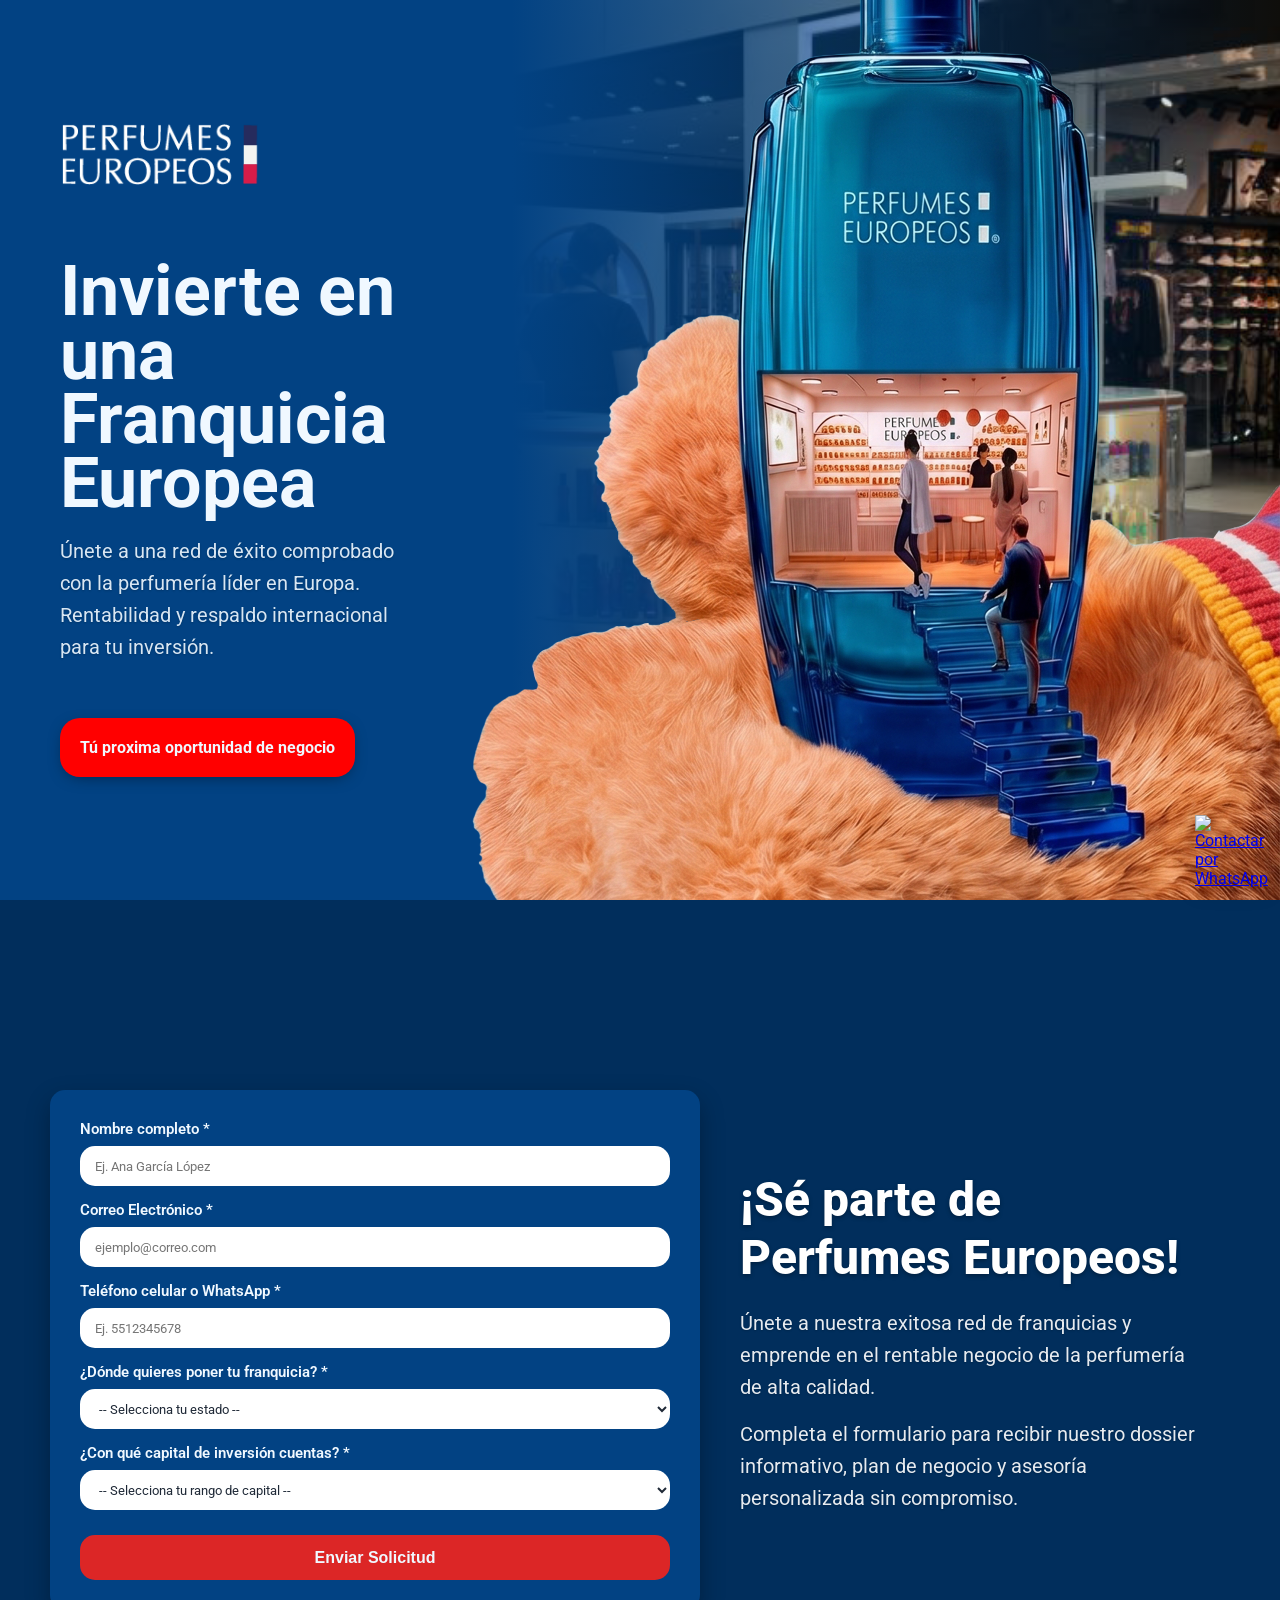
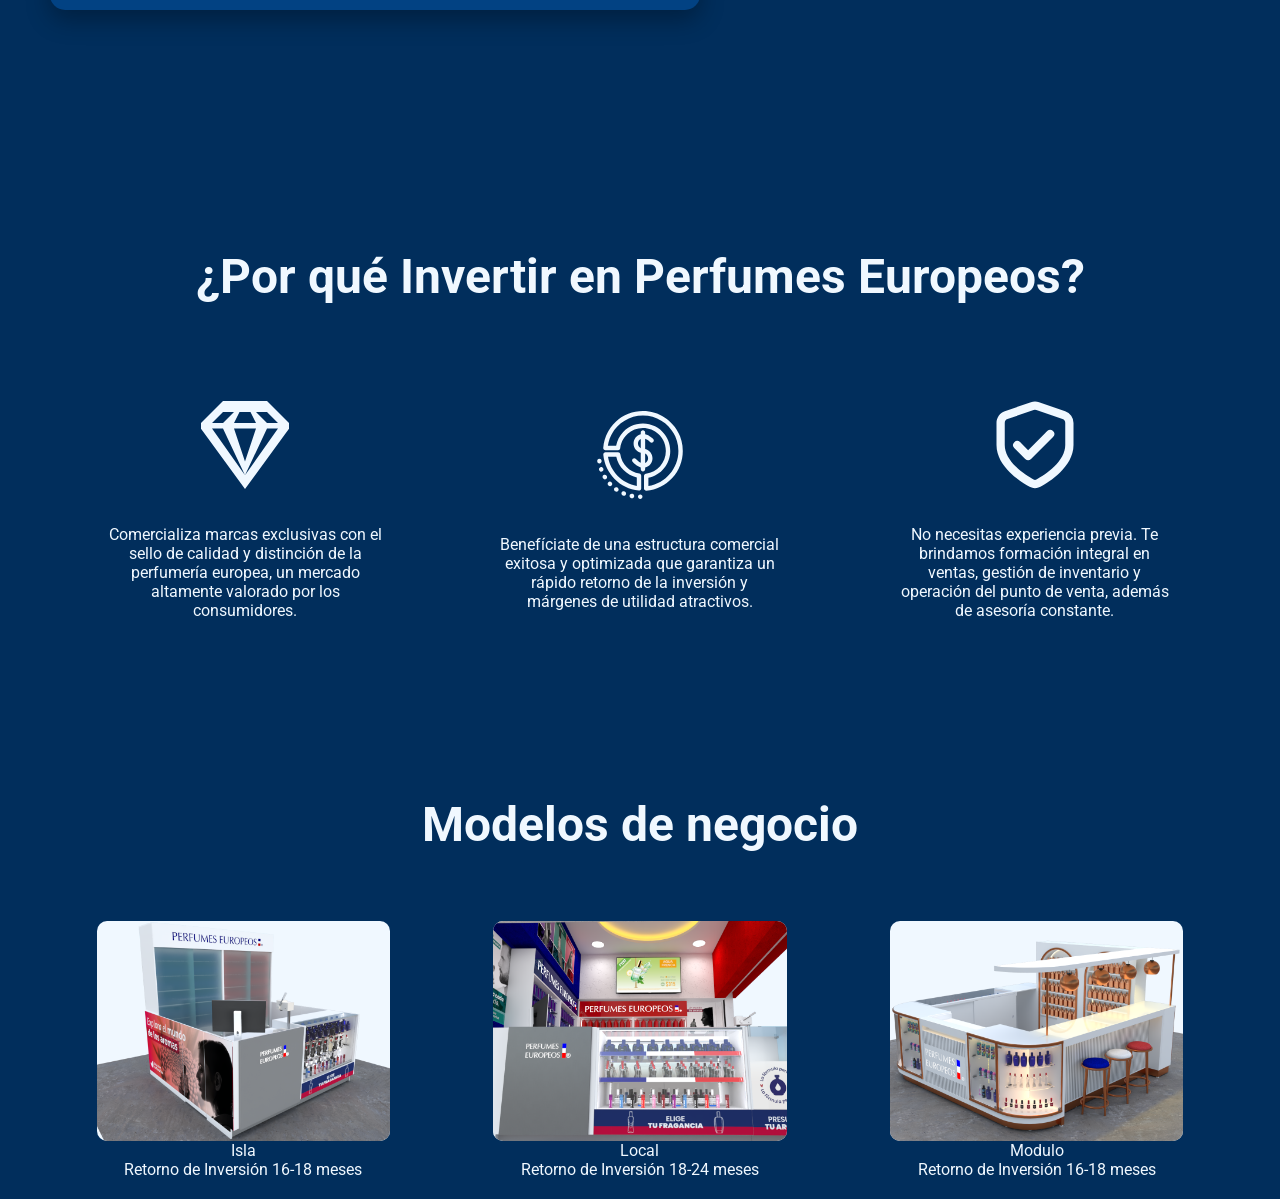
==== index.html @ a13a4bbd "Agregando Franchise" ====
<!DOCTYPE html>
<html lang="es">
<head>
    <meta charset="UTF-8">
    <meta name="viewport" content="width=device-width, initial-scale=1.0">
    <title>Perfumes Europeos Franquicias</title>
    <link rel="stylesheet" href="style.css">
    <link rel="preconnect" href="https://fonts.googleapis.com">
<link rel="preconnect" href="https://fonts.gstatic.com" crossorigin>
<link href="https://fonts.googleapis.com/css2?family=Roboto:ital,wght@0,100..900;1,100..900&display=swap" rel="stylesheet">
</head>
<body>

    <a href="https://wa.me/5215552640888" class="whatsapp-float" target="_blank">
        <img src="https://upload.wikimedia.org/wikipedia/commons/6/6b/WhatsApp.svg" alt="Contactar por WhatsApp">
    </a>

    <div class="container">
        <header class="header">
            
            <div class="header__content">
                <div class="header__info">
                    <div class="header__logo">
                <img src="./assets/Logo Bco.png" width="200px" alt="">
            </div>
                    <h1 class="header__title"><b>Invierte en una Franquicia Europea</b></h1>
                    <p class="header__text">Únete a una red de éxito comprobado con la perfumería líder en Europa. Rentabilidad y respaldo internacional para tu inversión.</p>
                    <a class="header__btn" href="#form">Tú proxima oportunidad de negocio</a>
                </div>

                <div class="header__img">
                    <img class="header__img-oso" src="./assets/perfumes franquicia II.png" alt="">
                </div>
            </div>
            
        </header>
        <section class="form" id="form">
        
        <!-- 
          COLUMNA IZQUIERDA (1/4)
          Contenedor del formulario blanco.
        -->
        <div class="form__container">
            <form class="form__info" action="/procesar-franquicia" method="POST">
                
                <!-- Campo: Nombre completo -->
                <div class="form__group form__name">
                    <label for="name">Nombre completo *</label>
                    <input 
                        type="text" 
                        id="name" 
                        name="nombre_completo" 
                        placeholder="Ej. Ana García López" 
                        required 
                        autocomplete="name" 
                        minlength="4" 
                        maxlength="100"
                        aria-describedby="name-help"
                    >
                    
                </div>

                <!-- Campo: Correo Electrónico -->
                <div class="form__group form__mail">
                    <label for="mail">Correo Electrónico *</label>
                    <input 
                        type="email" 
                        id="mail" 
                        name="email" 
                        placeholder="ejemplo@correo.com" 
                        required 
                        autocomplete="email" 
                        pattern="[^@]+@[^.]+\..+" 
                        title="El correo debe tener un formato válido (ej. usuario@dominio.com)"
                        aria-describedby="mail-help"
                    >
                    
                </div>

                <!-- Campo: Teléfono -->
                <div class="form__group form__tel">
                    <label for="phone">Teléfono celular o WhatsApp *</label>
                    <input 
                        type="tel" 
                        id="phone" 
                        name="telefono" 
                        placeholder="Ej. 5512345678" 
                        required 
                        autocomplete="tel" 
                        pattern="^[0-9]{9,15}$" 
                        title="Solo números. Mínimo 9, máximo 15 dígitos."
                        aria-describedby="phone-help"
                    >
                    
                </div>

                <!-- Campo: Estado/Ciudad de interés -->
                <div class="form__group form__estado">
                    <label for="place">¿Dónde quieres poner tu franquicia? *</label>
                    <select 
                        name="estado_franquicia" 
                        id="place" 
                        required 
                        aria-describedby="place-help"
                    >
                        <option value="" disabled selected>-- Selecciona tu estado --</option>
                        <option value="cdmx">CDMX</option>
                        <option value="edo_mex">Edo Mex</option>
                        <option value="guadalajara">Guadalajara</option>
                        <option value="puebla">Puebla</option>
                        <option value="queretaro">Querétaro</option>
                        <option value="monterrey">Monterrey</option>
                        <option value="otro_estado">Otro estado de la republica</option>
                    </select>
                    
                </div>

                <!-- Campo: Capital de inversión -->
                <div class="form__group form__capital">
                    <label for="capital">¿Con qué capital de inversión cuentas? *</label>
                    <select 
                        name="monto_inversion" 
                        id="capital" 
                        required 
                        aria-describedby="capital-help"
                    >
                        <option value="" disabled selected>-- Selecciona tu rango de capital --</option>
                        <option value="250000-500000">De 250,000 a 500,000 MXN</option>
                        <option value="500000-750000">De 500,000 a 750,000 MXN</option>
                        <option value="750000-1000000">De 750,000 a 1,000,000 MXN</option>
                        <option value="mas_1000000">Más de 1,000,000 MXN</option>
                    </select>
                    
                </div>

                <!-- Botón de Enviar -->
                <button type="submit">Enviar Solicitud</button>

            </form>
        </div>

        <!-- 
          COLUMNA DERECHA (3/4)
          Contenedor del texto descriptivo (Corresponde a la clase .form__description en tu CSS).
        -->
        <div class="form__description">
            <h2>¡Sé parte de Perfumes Europeos!</h2>
            <p>Únete a nuestra exitosa red de franquicias y emprende en el rentable negocio de la perfumería de alta calidad.</p>
            <p>Completa el formulario para recibir nuestro dossier informativo, plan de negocio y asesoría personalizada sin compromiso.</p>
        </div>

    </section>

    <section class="features">
        <h3 class="features__title">¿Por qué Invertir en Perfumes Europeos?</h3>
        <div class="features__container">
            <div class="features__container-item">
               <svg class="features__img" fill="#000000" width="800px" height="800px" viewBox="0 0 16 16" xmlns="http://www.w3.org/2000/svg">
                <path d="M0 5.04V4l4-4h8l4 4v1.04L8 16 0 5.04zM2 5l6 8.5L4 5H2zm12 0h-2l-4 8.5L14 5zM6 5l2 6 2-6H6zM4 2L2 4h2l2-2H4zm8 0h-2l2 2h2l-2-2zM7 2L6 4h4L9 2H7z" fill-rule="evenodd"/>
                </svg>
                <p class="features__text">Comercializa marcas exclusivas con el sello de calidad y distinción de la perfumería europea, un mercado altamente valorado por los consumidores.</p>
            </div>
            <div class="features__container-item">
                <svg class="features__img" fill="currentColor" height="120px" width="120px"  xmlns="http://www.w3.org/2000/svg" xmlns:xlink="http://www.w3.org/1999/xlink" 
                    viewBox="0 0 300.219 300.219" xml:space="preserve">
                <g>
                    <path d="M167.692,199.092v-5.919c14.336-3.32,25.067-16.33,25.067-31.84c0-15.51-10.731-28.519-25.067-31.84V94.691
                        c7.42,2.628,14.194,8.361,16.705,10.965c2.86,2.987,7.602,3.096,10.596,0.239c2.997-2.86,3.107-7.607,0.248-10.604
                        c-0.572-0.601-12.463-12.884-27.549-16.164v-5.895c0-4.143-3.357-7.5-7.5-7.5c-4.143,0-7.5,3.357-7.5,7.5v6.062
                        c-14.031,3.544-24.46,16.408-24.46,31.697c0,15.29,10.429,28.155,24.46,31.7v34.22c-7.129-3.438-13.964-10.194-16.389-13.059
                        c-2.665-3.172-7.397-3.582-10.566-0.918c-3.172,2.664-3.583,7.395-0.918,10.566c1.501,1.787,13.318,15.394,27.873,19.393v6.198
                        c0,4.143,3.357,7.5,7.5,7.5C164.334,206.592,167.692,203.234,167.692,199.092z M177.759,161.333c0,7.112-4.136,13.241-10.067,16.04
                        v-32.08C173.623,148.092,177.759,154.221,177.759,161.333z M143.232,110.992c0-6.866,3.855-12.816,9.46-15.739v31.481
                        C147.087,123.811,143.232,117.86,143.232,110.992z"/>
                    <path d="M145.915,271.567c0.262,0.027,0.521,0.041,0.781,0.041c1.845,0,3.636-0.681,5.02-1.928c1.579-1.422,2.48-3.447,2.48-5.572
                        v-43.277c0-3.689-2.683-6.83-6.327-7.407c-33.438-5.297-60.156-32.448-64.974-66.029c-0.529-3.692-3.693-6.434-7.424-6.434H32.367
                        c-2.112,0-4.126,0.891-5.548,2.453c-1.421,1.563-2.118,3.651-1.919,5.754C30.983,213.388,81.877,264.864,145.915,271.567z
                        M69.199,155.96c3.709,17.262,12.175,32.947,24.715,45.678c12.547,12.737,28.097,21.432,45.283,25.376v28.477
                        c-50.326-8.841-89.997-49.002-98.301-99.53H69.199z"/>
                    <path d="M36.295,221.182c-2.124-3.556-6.729-4.715-10.284-2.593c-3.557,2.123-4.717,6.729-2.593,10.284
                        c0.184,0.309,0.369,0.616,0.557,0.923c1.415,2.313,3.88,3.588,6.405,3.588c1.334,0,2.686-0.355,3.906-1.103
                        c3.534-2.162,4.646-6.778,2.485-10.312L36.295,221.182z"/>
                    <path d="M12.479,178.927c4.12-0.425,7.115-4.11,6.69-8.23l-0.092-0.928c-0.388-4.124-4.039-7.146-8.17-6.764
                        c-4.124,0.388-7.152,4.046-6.764,8.17l0.105,1.063c0.398,3.858,3.654,6.73,7.451,6.73
                        C11.956,178.968,12.217,178.954,12.479,178.927z"/>
                    <path d="M25.111,197.247l-0.303-0.888c-1.324-3.923-5.58-6.032-9.505-4.708s-6.032,5.58-4.708,9.505l0.344,1.005
                        c1.075,3.101,3.979,5.045,7.086,5.045c0.814,0,1.644-0.134,2.457-0.416C24.396,205.434,26.468,201.16,25.111,197.247z"/>
                    <path d="M151.139,285.219l-0.435-0.001c-4.143,0-7.5,3.357-7.5,7.5s3.357,7.5,7.5,7.5l0.317,0.001c0.02,0,0.04,0,0.06,0
                        c4.115,0,7.467-3.319,7.499-7.441C158.613,288.635,155.281,285.251,151.139,285.219z"/>
                    <path d="M124.309,282.725l-0.952-0.186c-4.064-0.811-8.009,1.84-8.812,5.903c-0.804,4.063,1.84,8.009,5.903,8.811l1.011,0.197
                        c0.481,0.094,0.96,0.138,1.433,0.138c3.521,0,6.662-2.491,7.355-6.076C131.034,287.445,128.375,283.511,124.309,282.725z"/>
                    <path d="M98.07,274.847l-0.876-0.371c-3.809-1.622-8.216,0.146-9.842,3.955c-1.626,3.81,0.145,8.216,3.955,9.842l0.966,0.408
                        c0.947,0.397,1.929,0.585,2.896,0.585c2.932,0,5.716-1.73,6.92-4.603C103.691,280.842,101.891,276.447,98.07,274.847z"/>
                    <path d="M52.714,243.091c-2.817-3.036-7.563-3.213-10.599-0.396c-3.036,2.817-3.214,7.563-0.396,10.599l0.702,0.754
                        c1.477,1.578,3.475,2.376,5.479,2.376c1.836,0,3.676-0.67,5.122-2.023c3.025-2.83,3.183-7.576,0.353-10.601L52.714,243.091z"/>
                    <path d="M74.074,261.678l-0.765-0.535c-3.385-2.39-8.064-1.583-10.453,1.801c-2.389,3.384-1.583,8.064,1.801,10.453l0.874,0.611
                        c1.303,0.902,2.791,1.336,4.265,1.336c2.377,0,4.716-1.128,6.172-3.23C78.325,268.709,77.478,264.037,74.074,261.678z"/>
                    <path d="M160.192,0c-34.519,0-67.426,12.981-92.66,36.553c-25.1,23.446-40.325,55.176-42.873,89.346
                        c-0.155,2.08,0.563,4.131,1.983,5.66c1.419,1.528,3.411,2.398,5.497,2.398h43.007c3.817,0,7.026-2.868,7.453-6.661
                        c4.451-39.566,37.81-69.402,77.594-69.402c43.068,0,78.106,35.111,78.106,78.269c0,39.218-29.235,72.574-68.004,77.588
                        c-3.739,0.484-6.538,3.668-6.538,7.439v43.151c0,2.101,0.881,4.104,2.428,5.524c1.39,1.275,3.201,1.976,5.072,1.976
                        c0.212,0,0.426-0.009,0.64-0.027c33.794-2.892,65.119-18.286,88.205-43.345c23.221-25.206,36.009-57.987,36.009-92.306
                        C296.11,61.082,235.137,0,160.192,0z M178.756,255.886v-28.344c42.933-8.706,74.542-46.877,74.542-91.381
                        c0-51.429-41.768-93.269-93.106-93.269c-45.167,0-83.386,32.255-91.51,76.063H40.491C48.89,60.042,99.978,15,160.192,15
                        c66.675,0,120.918,54.353,120.918,121.161C281.11,195.782,236.772,246.853,178.756,255.886z"/>
                </g>
                </svg>
                
                <p class="features__text">Benefíciate de una estructura comercial exitosa y optimizada que garantiza un rápido retorno de la inversión y márgenes de utilidad atractivos.</p>
            </div>
            <div class="features__container-item">
                <svg class="features__img" width="800px" height="800px" viewBox="0 0 16 16" xmlns="http://www.w3.org/2000/svg" fill="currentColor">
                <g fill="currentColor">
                <path d="M11.28 5.47a.75.75 0 010 1.06l-4 4a.75.75 0 01-1.06 0l-2-2a.75.75 0 011.06-1.06l1.47 1.47 3.47-3.47a.75.75 0 011.06 0z"/>
                <path fill-rule="evenodd" d="M7.26.213a2.25 2.25 0 011.48 0l4.75 1.653A2.25 2.25 0 0115 3.991v4.01c0 2.048-1.181 3.747-2.45 4.991-1.282 1.255-2.757 2.15-3.573 2.598a2.024 2.024 0 01-1.954 0c-.816-.447-2.291-1.342-3.572-2.598C2.18 11.748 1 10.05 1 8V3.991c0-.957.606-1.81 1.51-2.125L7.26.213zm.986 1.417a.75.75 0 00-.493 0l-4.75 1.653a.75.75 0 00-.503.708v4.01c0 1.455.847 2.79 2 3.92 1.142 1.118 2.483 1.937 3.244 2.353.163.09.35.09.512 0 .761-.416 2.102-1.235 3.244-2.353 1.153-1.13 2-2.465 2-3.92V3.99a.75.75 0 00-.504-.708L8.246 1.63z" clip-rule="evenodd"/>
                </g>
                </svg>
                
                <p class="features__text">No necesitas experiencia previa. Te brindamos formación integral en ventas, gestión de inventario y operación del punto de venta, además de asesoría constante.</p>
            </div>
        </div>
    </section>


<!--      
    <section class="carrusel__section">

        
        <div class="carrusel__wrapper">
            
            
            <div class="carrusel__viewport" id="carruselViewport">
                
                
                
                
                <div class="carrusel__track" id="carruselTrack">
                    
                   
                    <div class="carrusel__container-item">
                        <img src="assets/Carrusel/01.png" alt="Perfume 01">
                    </div>
                    <div class="carrusel__container-item">
                        <img src="assets/Carrusel/02.png" alt="Perfume 02">
                    </div>
                    <div class="carrusel__container-item">
                        <img src="assets/Carrusel/03.png" alt="Perfume 03">
                    </div>
                    <div class="carrusel__container-item">
                        <img src="assets/Carrusel/04.png" alt="Perfume 04">
                    </div>
                    <div class="carrusel__container-item">
                        <img src="assets/Carrusel/05.png" alt="Perfume 05">
                    </div>
                    <div class="carrusel__container-item">
                        <img src="assets/Carrusel/06.png" alt="Perfume 06">
                    </div>
                    <div class="carrusel__container-item">
                        <img src="assets/Carrusel/07.png" alt="Perfume 07">
                    </div>
                    <div class="carrusel__container-item">
                        <img src="assets/Carrusel/08.png" alt="Perfume 08">
                    </div>
                    <div class="carrusel__container-item">
                        <img src="assets/Carrusel/09.png" alt="Perfume 09">
                    </div>
                    <div class="carrusel__container-item">
                        <img src="assets/Carrusel/10.png" alt="Perfume 10">
                    </div>

                </div> 
            </div> 

            
            <button class="carrusel__btn carrusel__btn--prev" id="btnPrev" aria-label="Anterior">&#10094;</button>
            <button class="carrusel__btn carrusel__btn--next" id="btnNext" aria-label="Siguiente">&#10095;</button>
            
        </div> 
    </section> 
 -->
    
<section class="franchise">
    <h4 class="franchise__title">Modelos de negocio</h4>
    <div class="franchise__container">
        <div class="franchise__container-item">
            <img src="./assets/modelos/MITRAS_PONIENTE_02.png" alt="">
            <p class="franchise__container-title">Isla</p>
            <p>Retorno de Inversión 16-18 meses</p>
        </div>
        <div class="franchise__container-item">
            <img src="./assets/modelos/MERCADO_DE_LA_CRUZ_02.png" alt="">
            <p class="franchise__container-title">Local</p>
            <p>Retorno de Inversión 18-24 meses</p>
        </div>
        <div class="franchise__container-item">
            <img src="./assets/modelos/ACOXPA_17.png" alt="">
            <p class="franchise__container-title">Modulo</p>
            <p>Retorno de Inversión 16-18 meses</p>
        </div>
    </div>
</section>

    </div>
</body>
<!-- 1. PRIMERO, carga la librería de Swiper (ya sea por CDN o localmente) -->
<script src="https://cdn.jsdelivr.net/npm/swiper@11/swiper-bundle.min.js"></script>

<!-- 2. DESPUÉS, carga tu propio archivo donde inicializas Swiper -->
<script src="script.js"></script>

</html>
---- style.css ----
@import url(./blocks/main.css);
@import url(./blocks/header.css);
@import url(./blocks/form.css);
@import url(./blocks/features.css);
@import url(./blocks/carrusel.css);
@import url(./blocks/franchise.css);
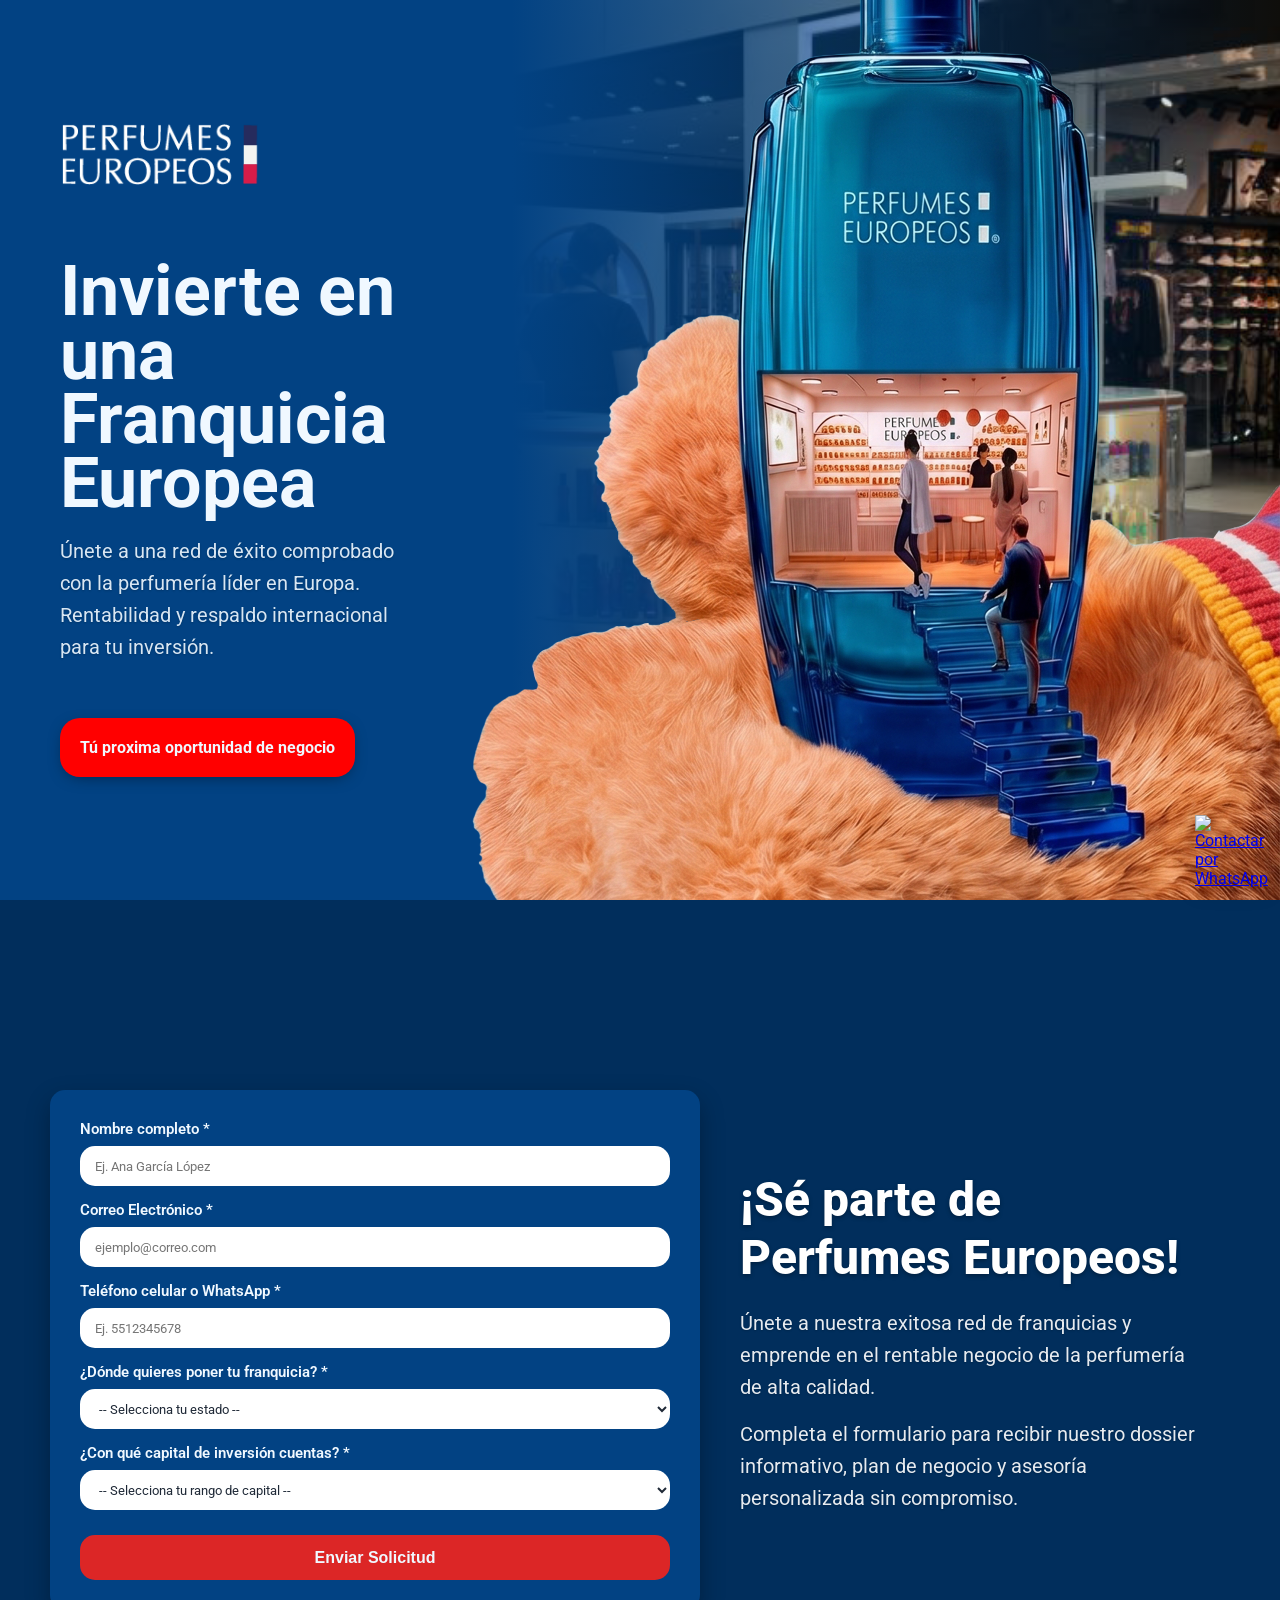
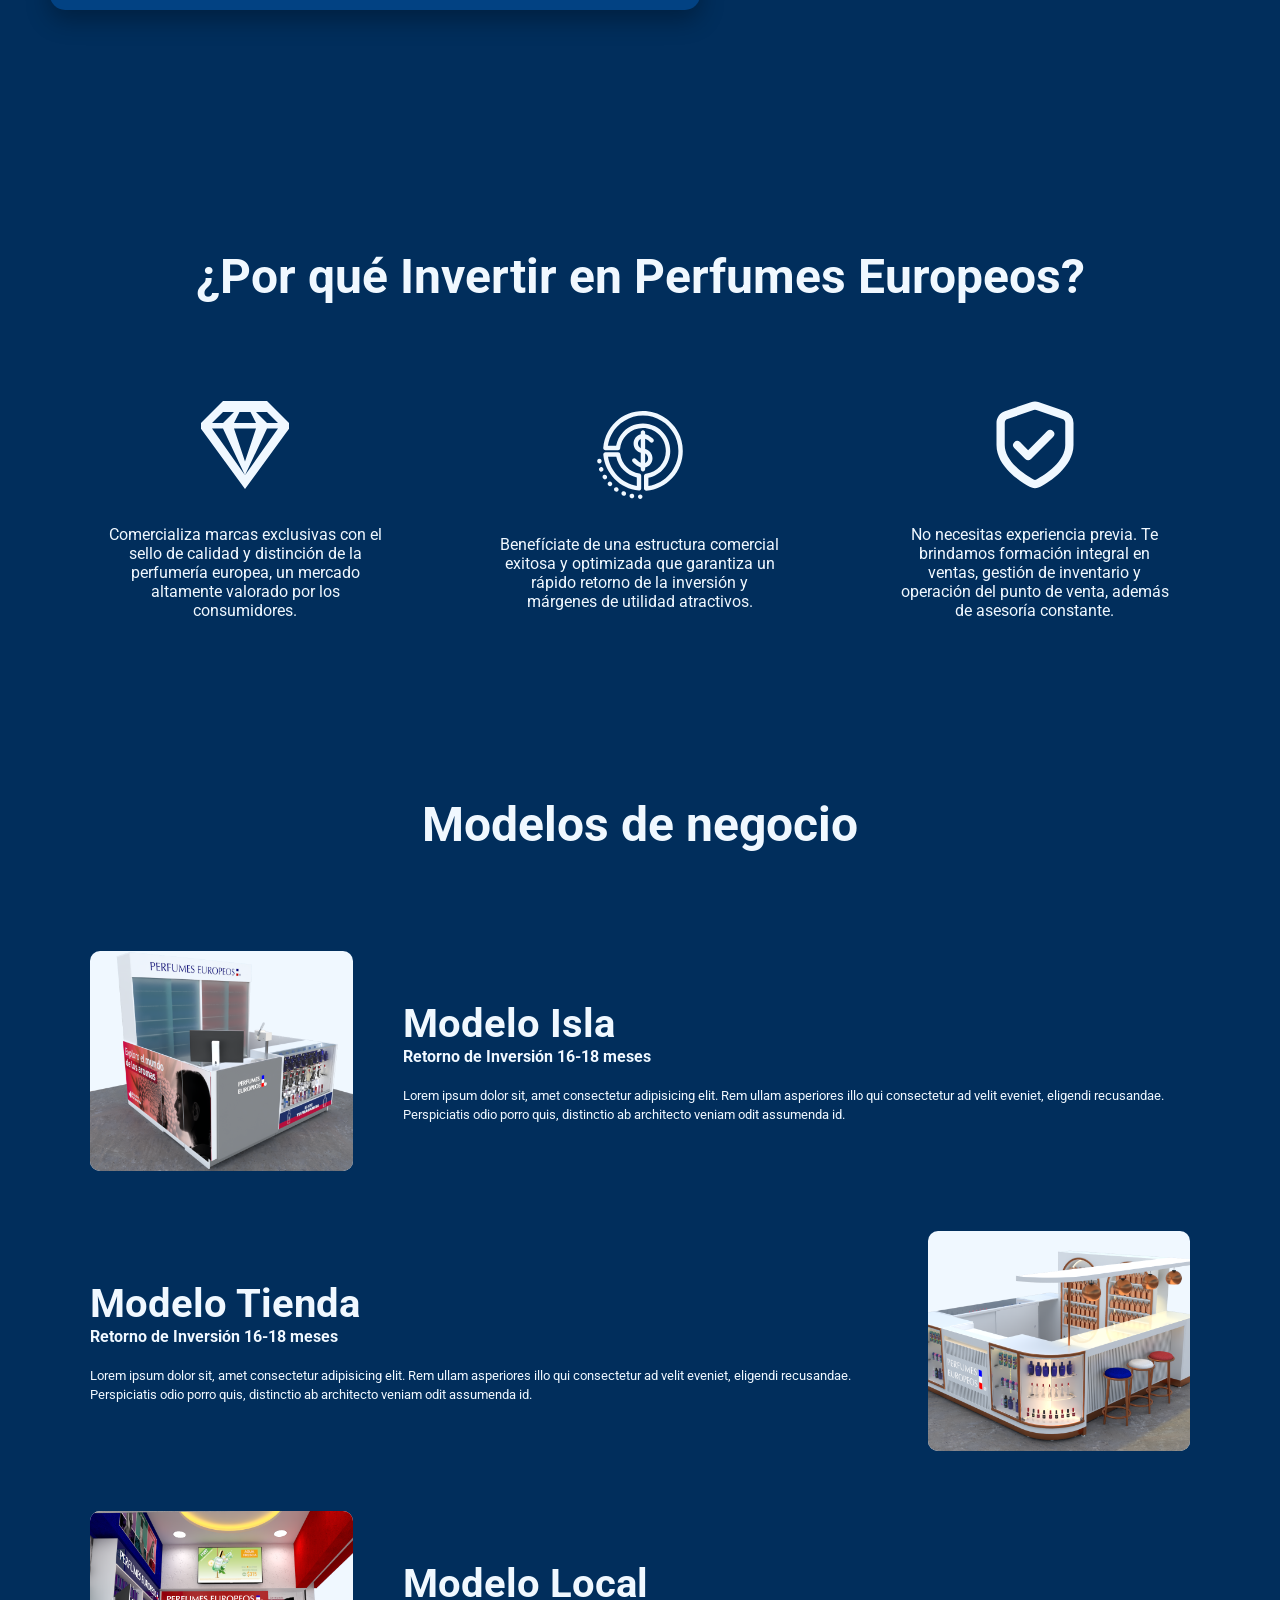
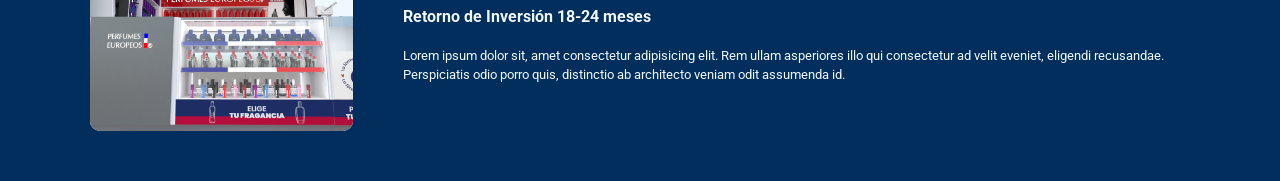
==== commit 0772f3b0: "Agregando Franchises Animation" ====
--- a/index.html
+++ b/index.html
@@ -284,18 +284,34 @@
     <div class="franchise__container">
         <div class="franchise__container-item">
             <img src="./assets/modelos/MITRAS_PONIENTE_02.png" alt="">
-            <p class="franchise__container-title">Isla</p>
-            <p>Retorno de Inversión 16-18 meses</p>
-        </div>
-        <div class="franchise__container-item">
-            <img src="./assets/modelos/MERCADO_DE_LA_CRUZ_02.png" alt="">
-            <p class="franchise__container-title">Local</p>
-            <p>Retorno de Inversión 18-24 meses</p>
-        </div>
+            <div class="franchise__description">
+                <p class="franchise__container-title"> Modelo Isla</p>
+                <p><b>Retorno de Inversión 16-18 meses</b></p>
+                <br>
+                <p><small>Lorem ipsum dolor sit, amet consectetur adipisicing elit. Rem ullam asperiores illo qui consectetur ad velit eveniet, eligendi recusandae. Perspiciatis odio porro quis, distinctio ab architecto veniam odit assumenda id.</small></p>
+
+            </div>
+        </div>
+       
         <div class="franchise__container-item">
             <img src="./assets/modelos/ACOXPA_17.png" alt="">
-            <p class="franchise__container-title">Modulo</p>
-            <p>Retorno de Inversión 16-18 meses</p>
+            <div class="franchise__description">
+                <p class="franchise__container-title">Modelo Tienda</p>
+                <p> <b>Retorno de Inversión 16-18 meses</b></p>
+                <br>
+                <p><small>Lorem ipsum dolor sit, amet consectetur adipisicing elit. Rem ullam asperiores illo qui consectetur ad velit eveniet, eligendi recusandae. Perspiciatis odio porro quis, distinctio ab architecto veniam odit assumenda id.</small></p>
+            </div>
+        </div>
+
+         <div class="franchise__container-item">
+            <img src="./assets/modelos/MERCADO_DE_LA_CRUZ_02.png" alt="">
+            <div class="franchise__description">
+                <p class="franchise__container-title">Modelo Local</p>
+                <p><b>Retorno de Inversión 18-24 meses</b></p>
+                <br>
+                <p><small>Lorem ipsum dolor sit, amet consectetur adipisicing elit. Rem ullam asperiores illo qui consectetur ad velit eveniet, eligendi recusandae. Perspiciatis odio porro quis, distinctio ab architecto veniam odit assumenda id.</small></p>
+
+            </div>
         </div>
     </div>
 </section>
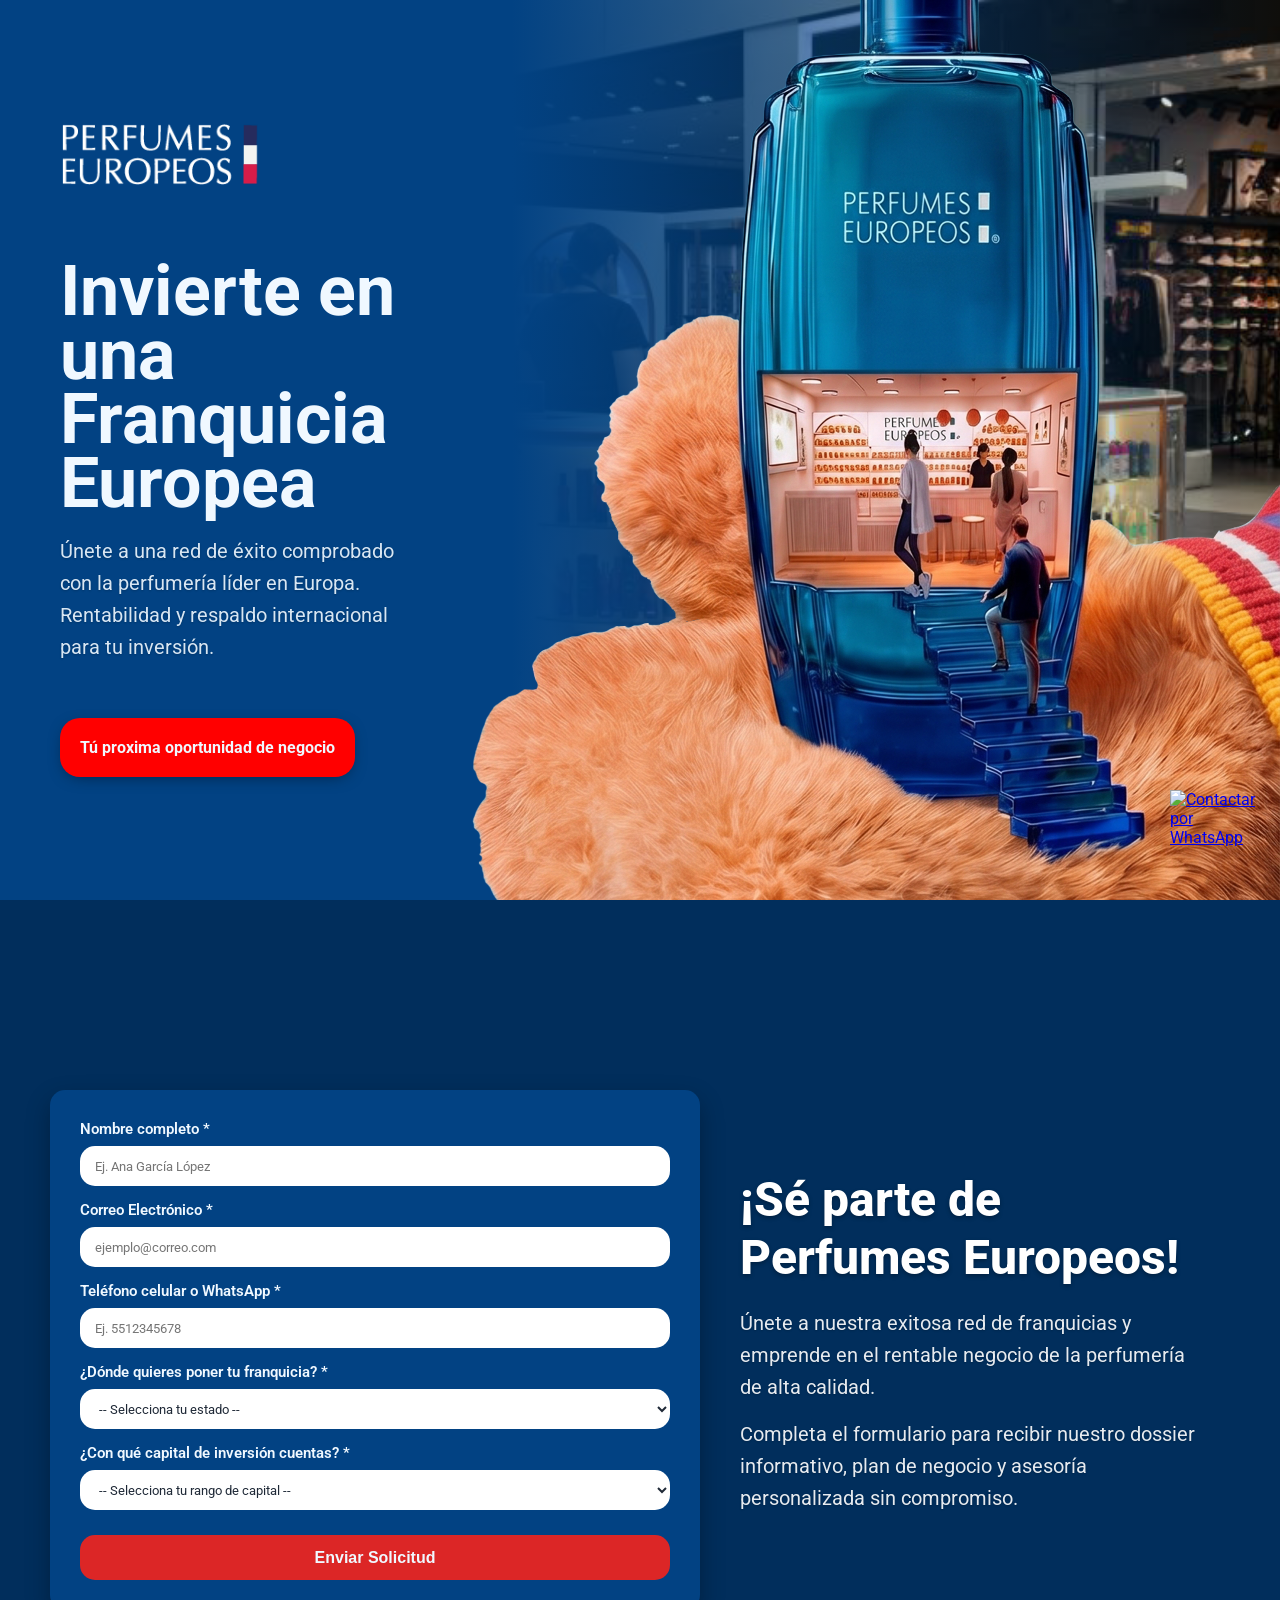
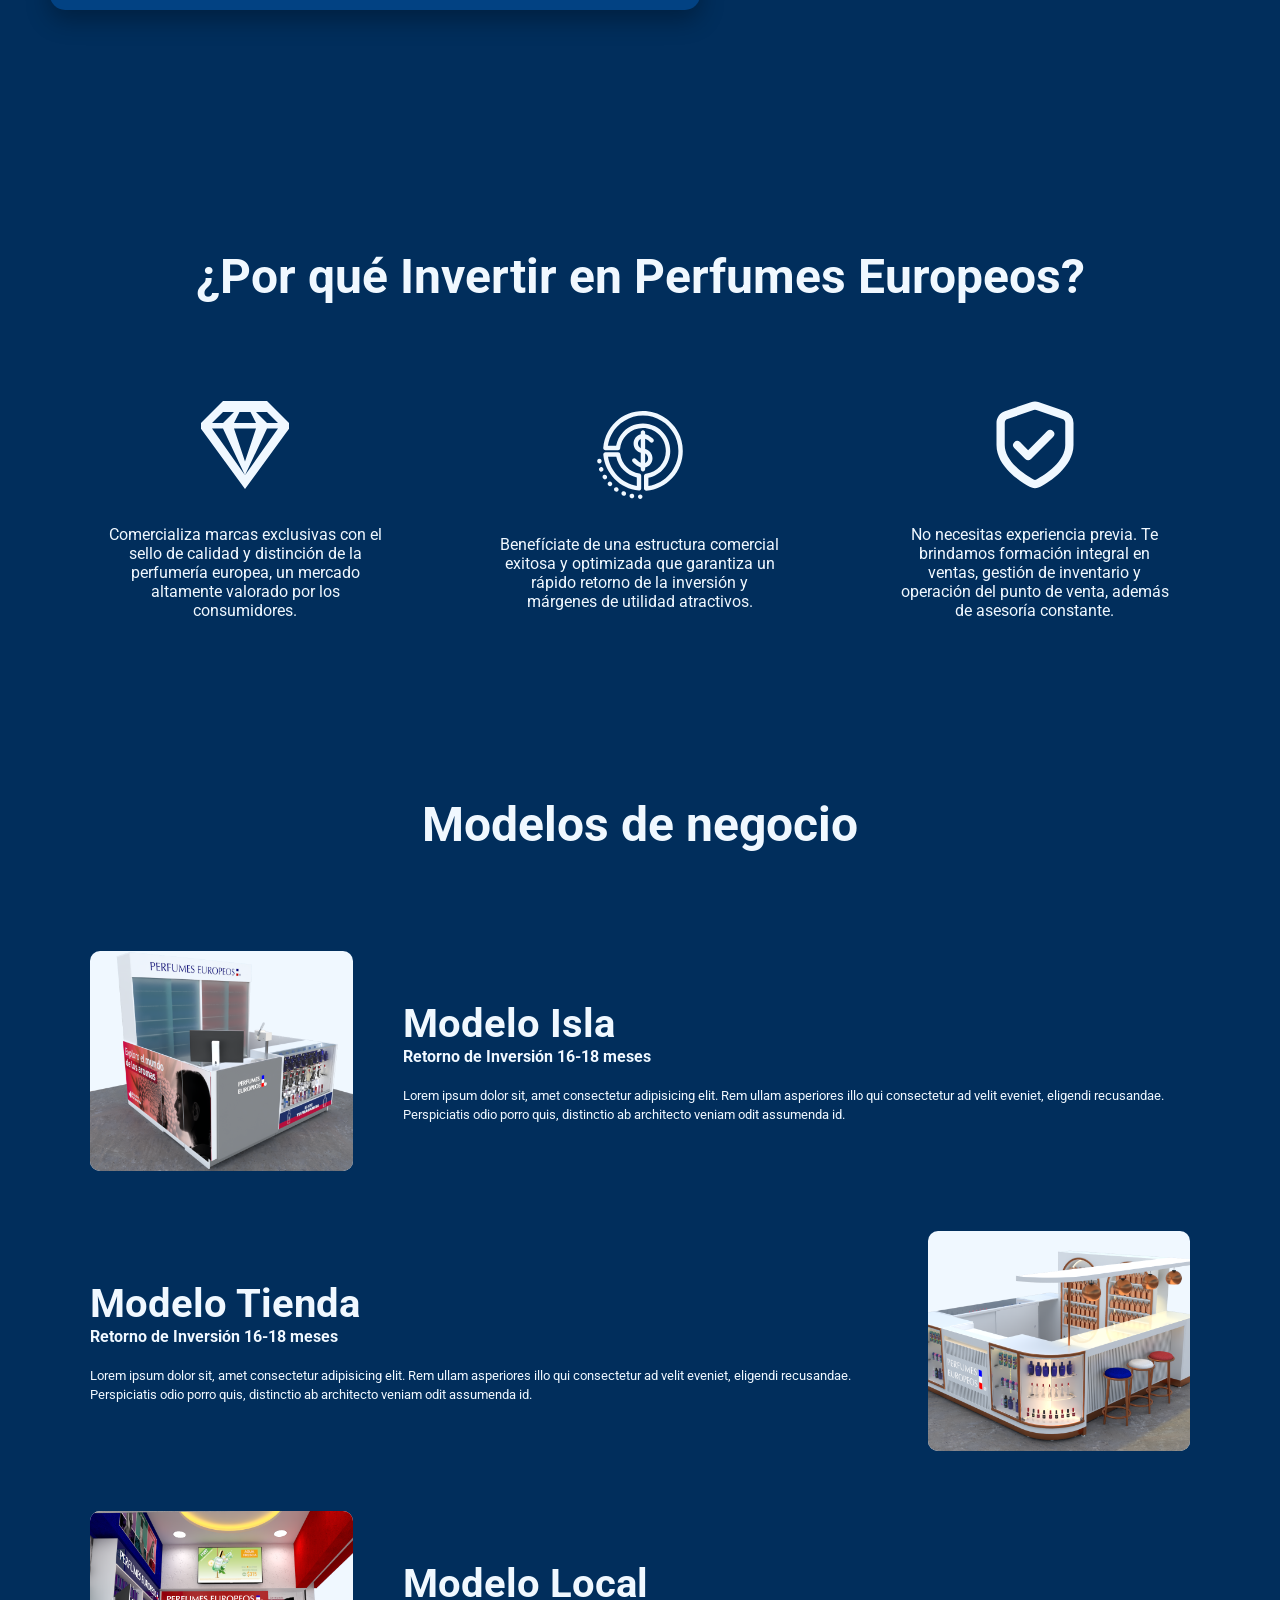
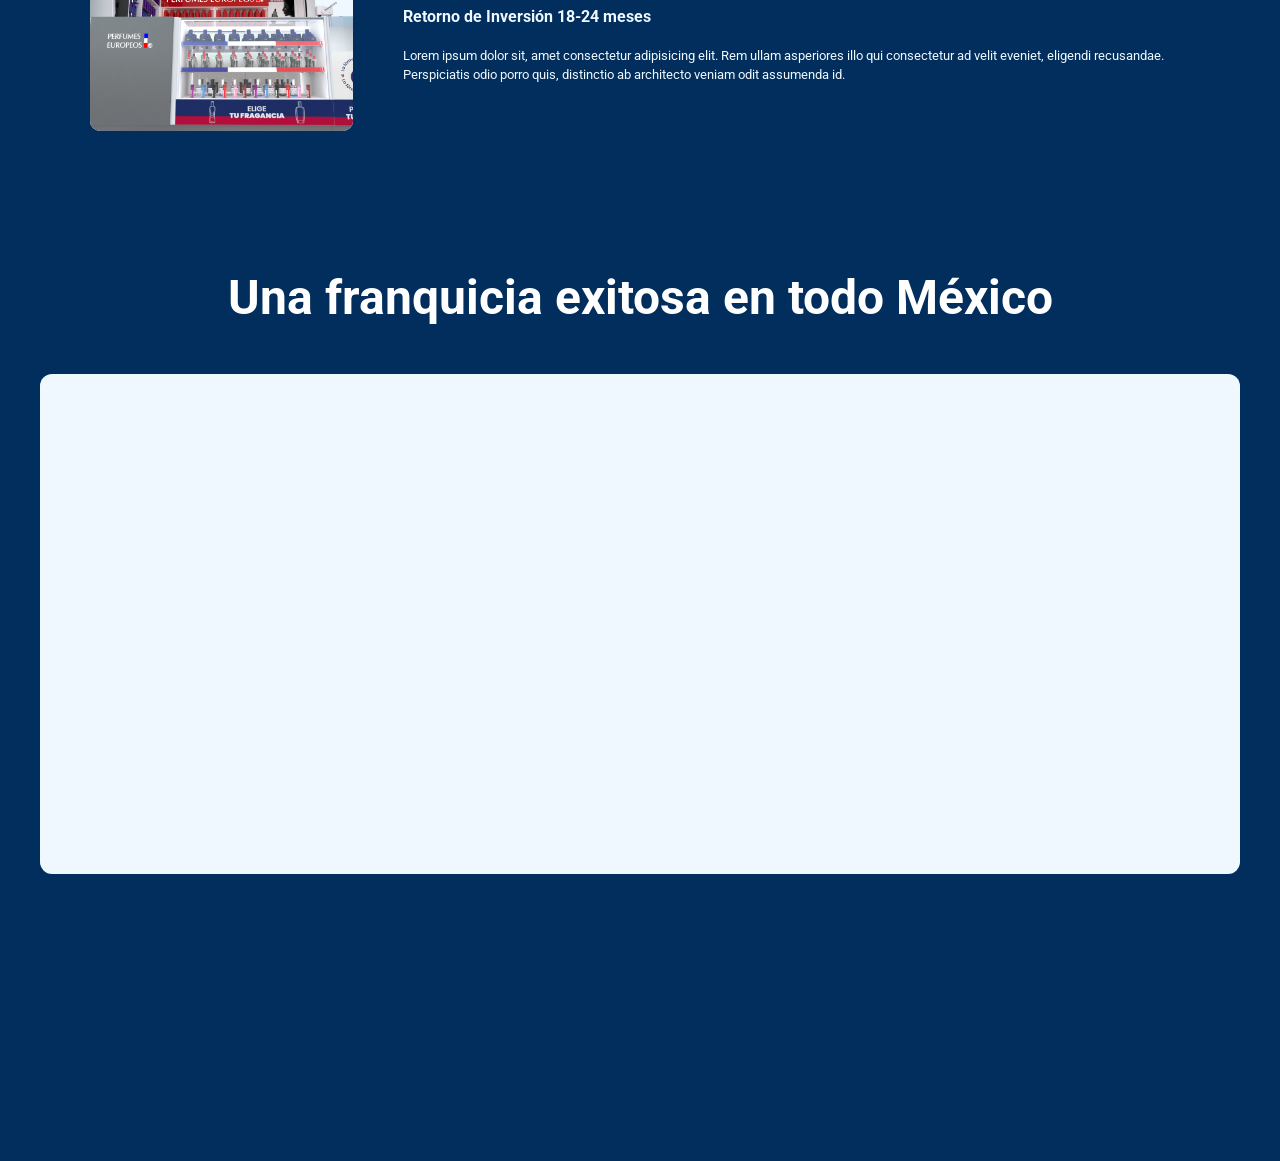
==== commit 17d6d65a: "Agregando Maps Sucursal" ====
--- a/index.html
+++ b/index.html
@@ -316,6 +316,22 @@
     </div>
 </section>
 
+<section class="api">
+    <h5 class="api__title">Una franquicia exitosa en todo México</h5>
+    <div class="api__container">
+        <iframe 
+            src="https://www.google.com/maps/embed?pb=!1m18!1m12!1m3!1d3762.6684784!2d-99.1679!3d19.4040!2m3!1f0!2f0!3f0!3m2!1i1024!2i768!4f13.1!3m3!1m2!1s0x85d1ffc5d88651ff%3A0x9b435120007a827!2sPerfumes%20Europeos%2C%20Insurgentes%20Sur!5e0!3m2!1ses!2smx!4v1788985869625!5m2!1ses!2smx"
+            width="100%" 
+            height="100%" 
+            style="border:0;" 
+            allowfullscreen="" 
+            loading="lazy" 
+            referrerpolicy="no-referrer-when-downgrade">
+        </iframe>
+        
+    </div>
+</section>
+
     </div>
 </body>
 <!-- 1. PRIMERO, carga la librería de Swiper (ya sea por CDN o localmente) -->
--- a/style.css
+++ b/style.css
@@ -4,6 +4,7 @@
 @import url(./blocks/features.css);
 @import url(./blocks/carrusel.css);
 @import url(./blocks/franchise.css);
+@import url(./blocks/api.css);
 
 
 
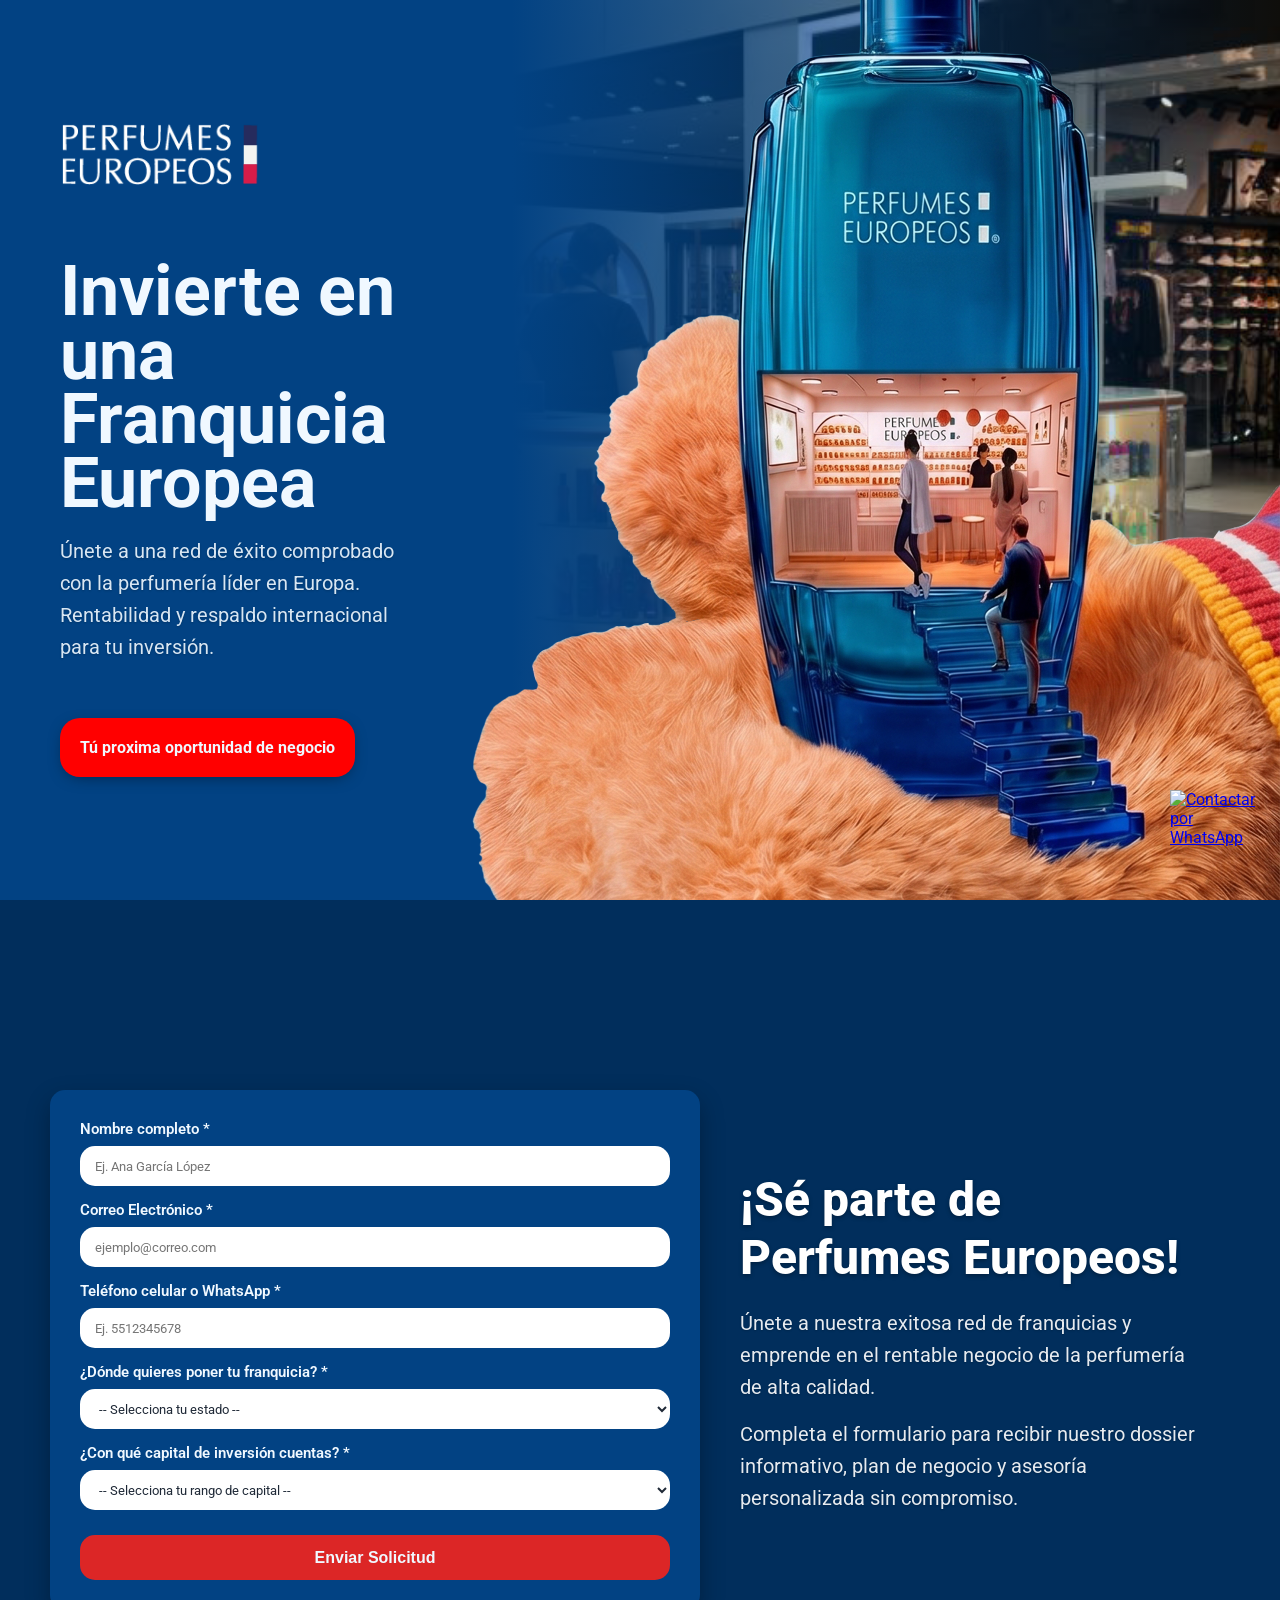
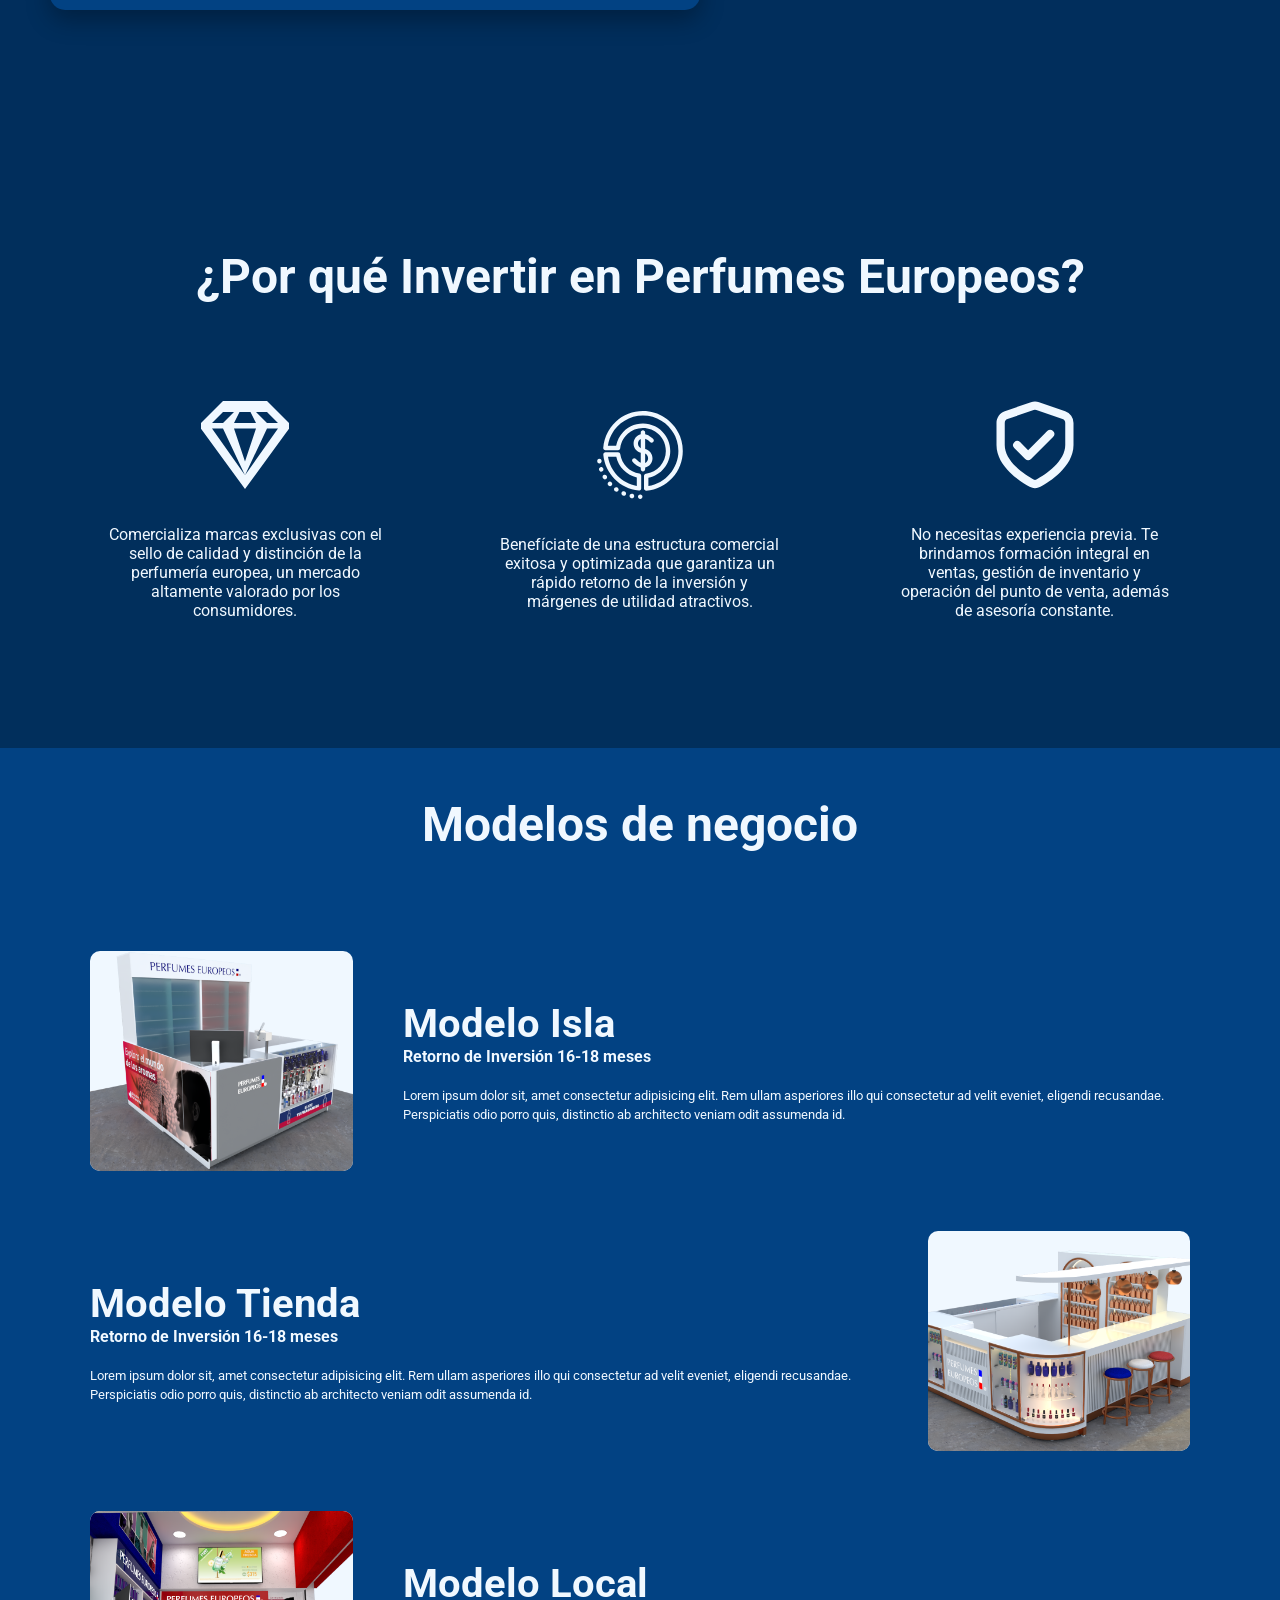
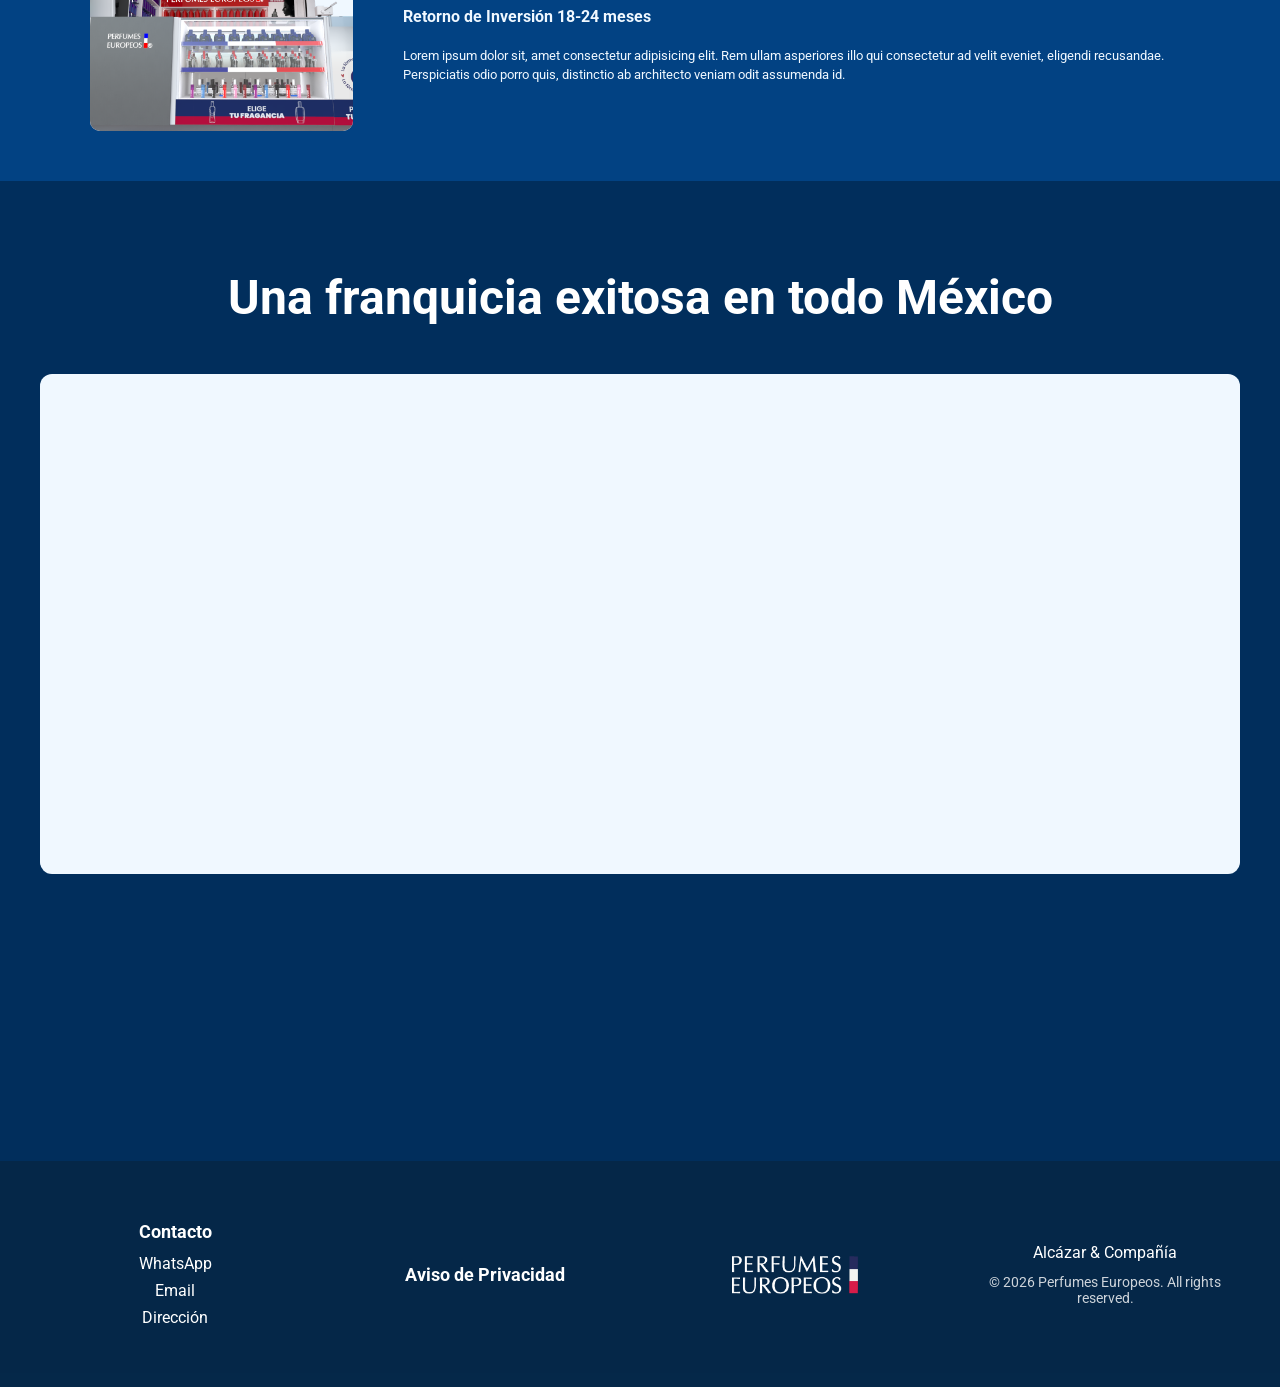
==== commit ef13b68c: "Agregando Footer" ====
--- a/index.html
+++ b/index.html
@@ -333,6 +333,38 @@
 </section>
 
     </div>
+    <footer class="footer">
+    <div class="footer__container">
+        
+        <!-- Columna 1: Contacto -->
+        <div class="footer__col footer__contacto">
+            <h4 class="footer__title">Contacto</h4>
+            <ul class="footer__list">
+                <li><a href="https://wa.me/" target="_blank" rel="noopener noreferrer">WhatsApp</a></li>
+                <li><a href="mailto:contacto@ejemplo.com" target="_blank" rel="noopener noreferrer">Email</a></li>
+                <li><a href="#map-container">Dirección</a></li>
+            </ul>
+        </div>
+
+        <!-- Columna 2: Privacidad -->
+        <div class="footer__col footer__privacidad">
+            <a href="#" class="footer__link-bold">Aviso de Privacidad</a>
+        </div>
+
+        <!-- Columna 3: Logotipo y enlace web -->
+        <div class="footer__col footer__brand">
+            <a href="https://www.perfumeseuropeos.com.mx" target="_blank" rel="noopener noreferrer" class="footer__link-bold">
+            <img src="./assets/Logo Bco.png" alt="Perfumes Europeos Logo" class="footer__logo"></a>
+        </div>
+
+        <!-- Columna 4: Copyright -->
+        <div class="footer__col footer__copy">
+            <p>Alcázar & Compañía</p>
+            <p class="footer__rights">© 2026 Perfumes Europeos. All rights reserved.</p>
+        </div>
+
+    </div>
+</footer>
 </body>
 <!-- 1. PRIMERO, carga la librería de Swiper (ya sea por CDN o localmente) -->
 <script src="https://cdn.jsdelivr.net/npm/swiper@11/swiper-bundle.min.js"></script>
--- a/style.css
+++ b/style.css
@@ -5,6 +5,7 @@
 @import url(./blocks/carrusel.css);
 @import url(./blocks/franchise.css);
 @import url(./blocks/api.css);
+@import url(./blocks/footer.css);
 
 
 
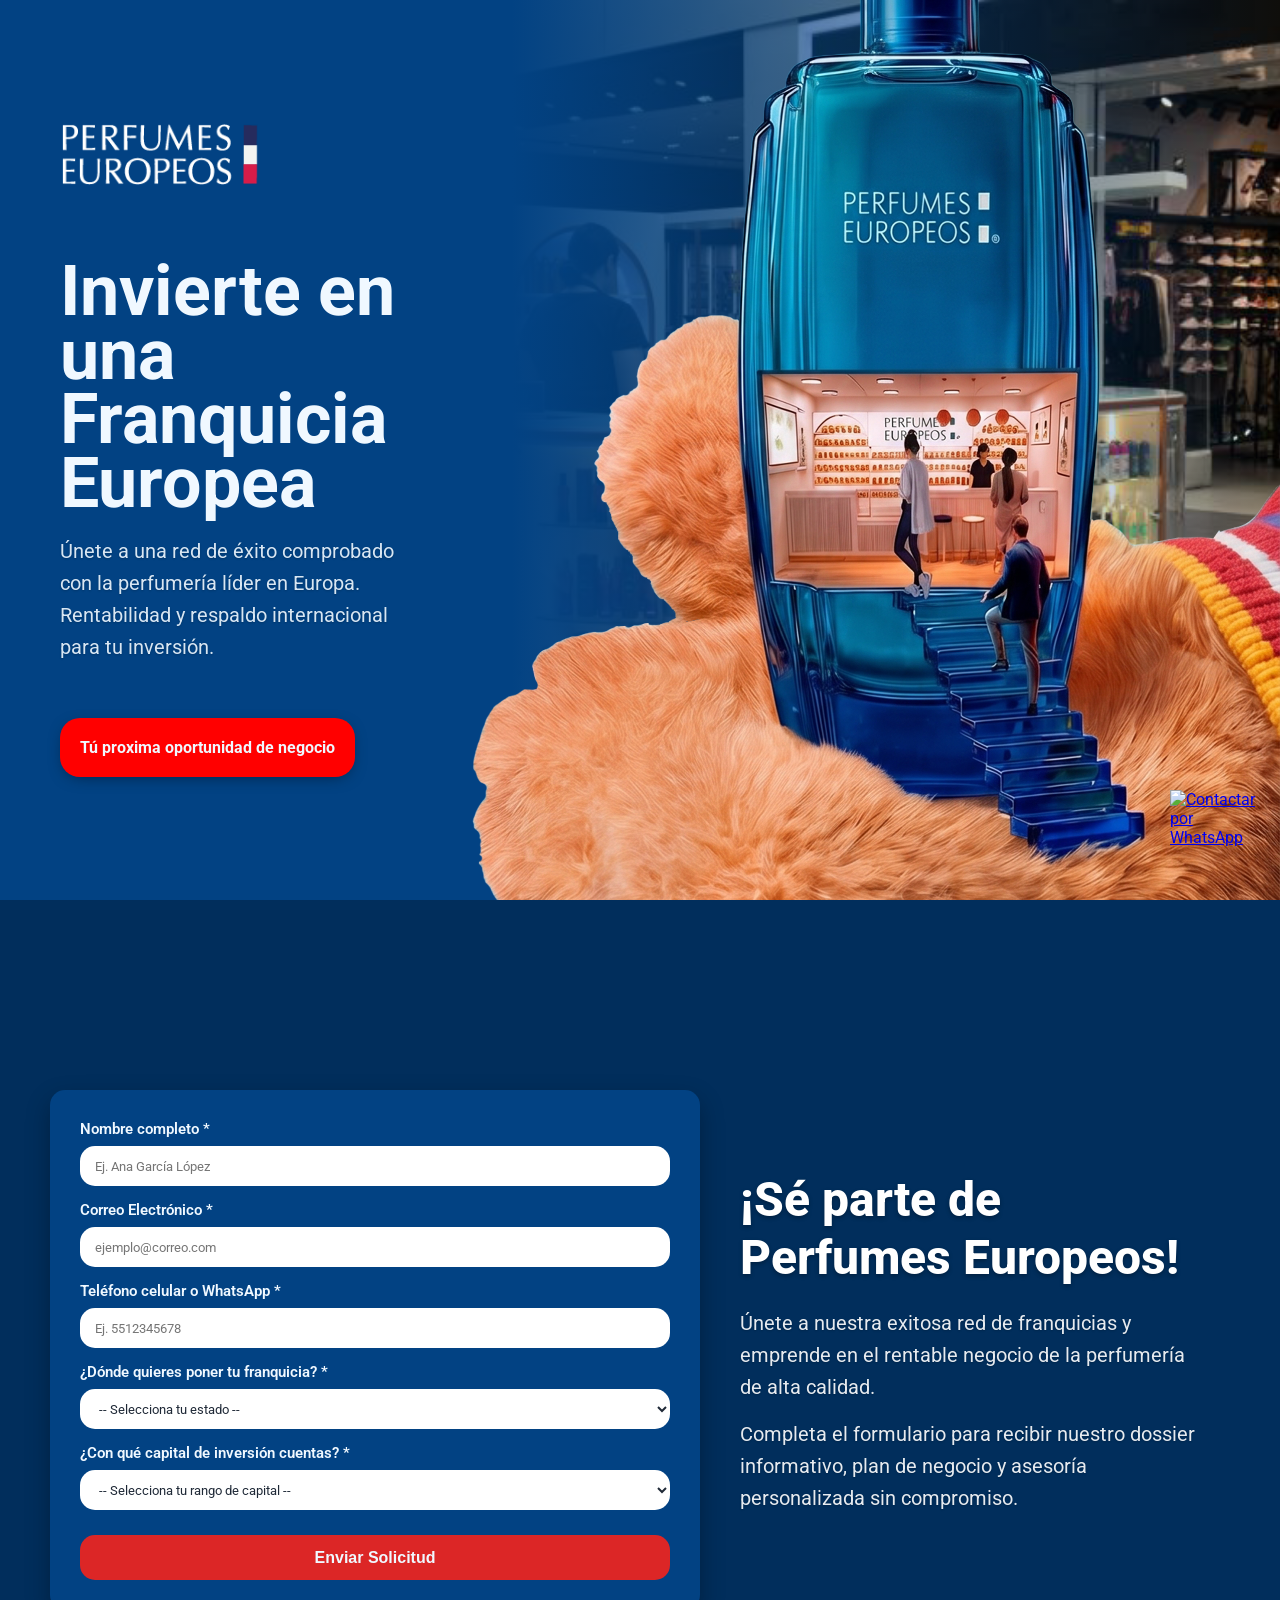
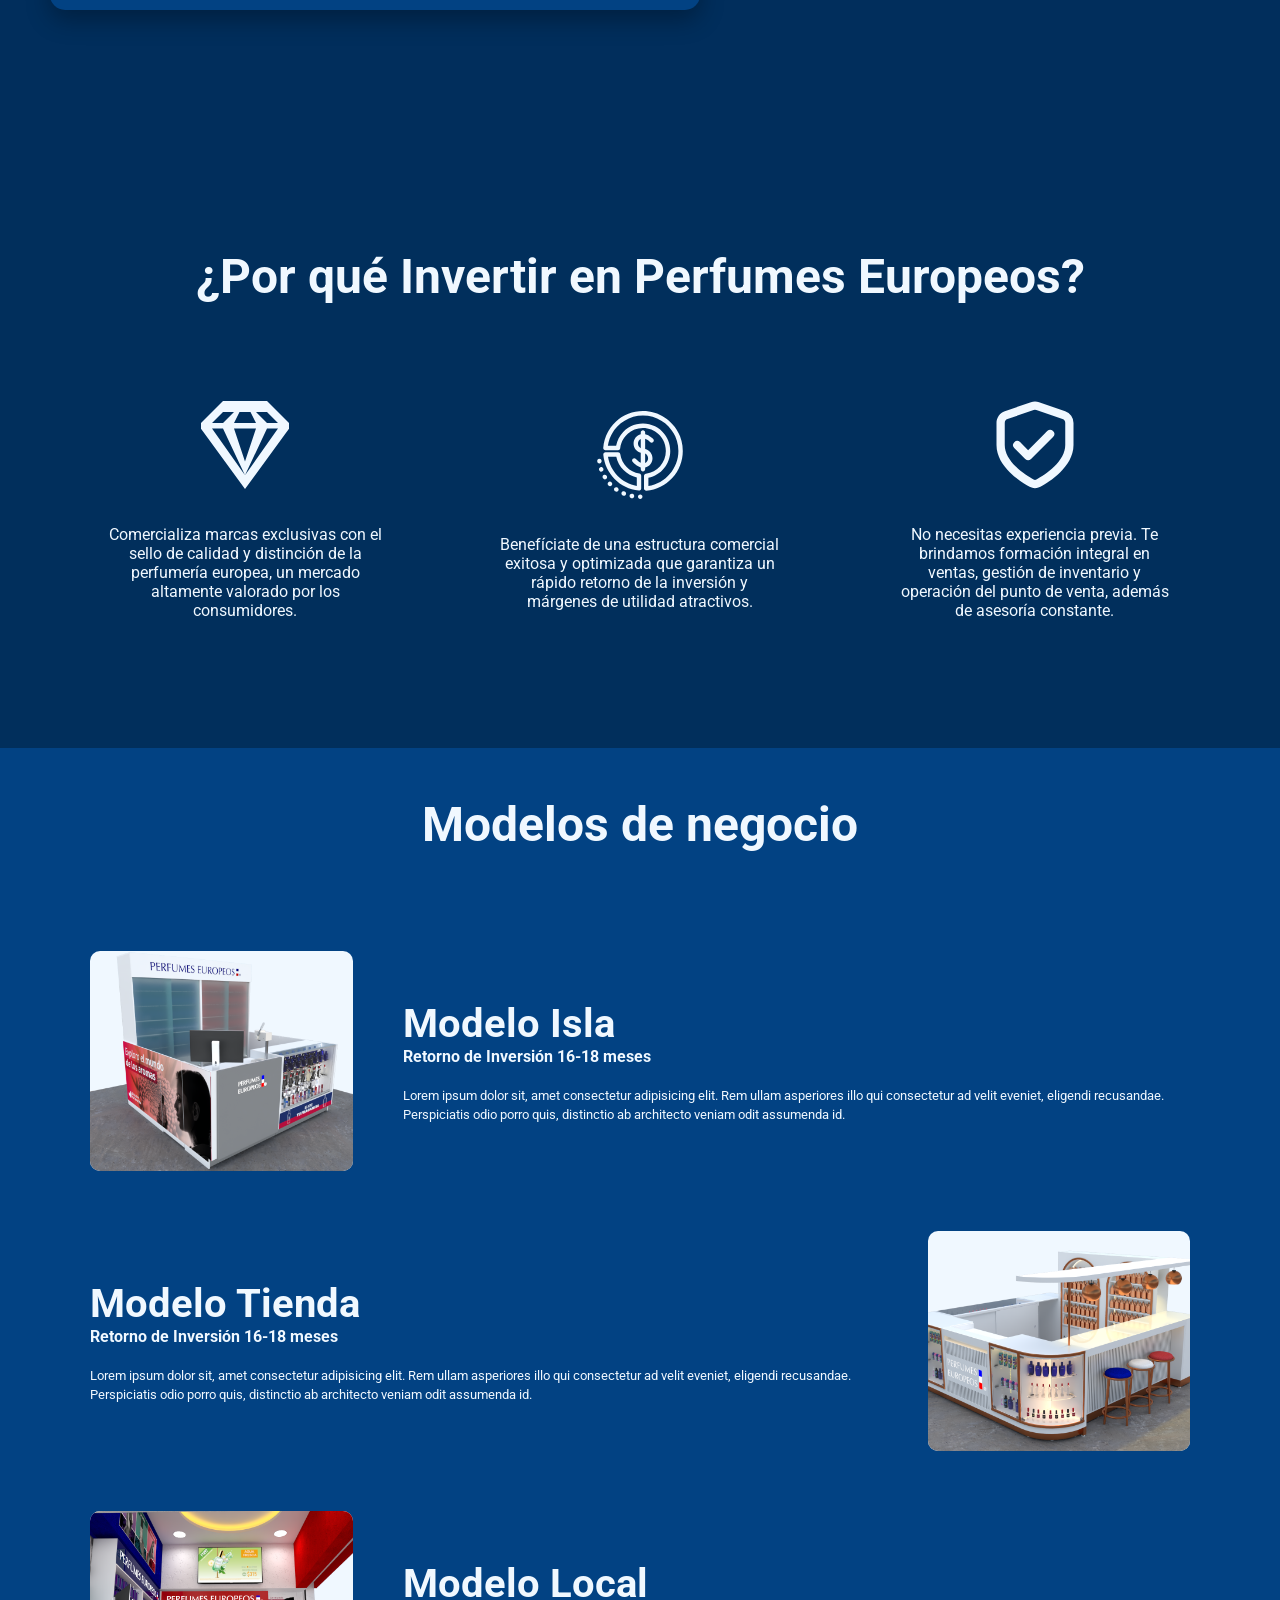
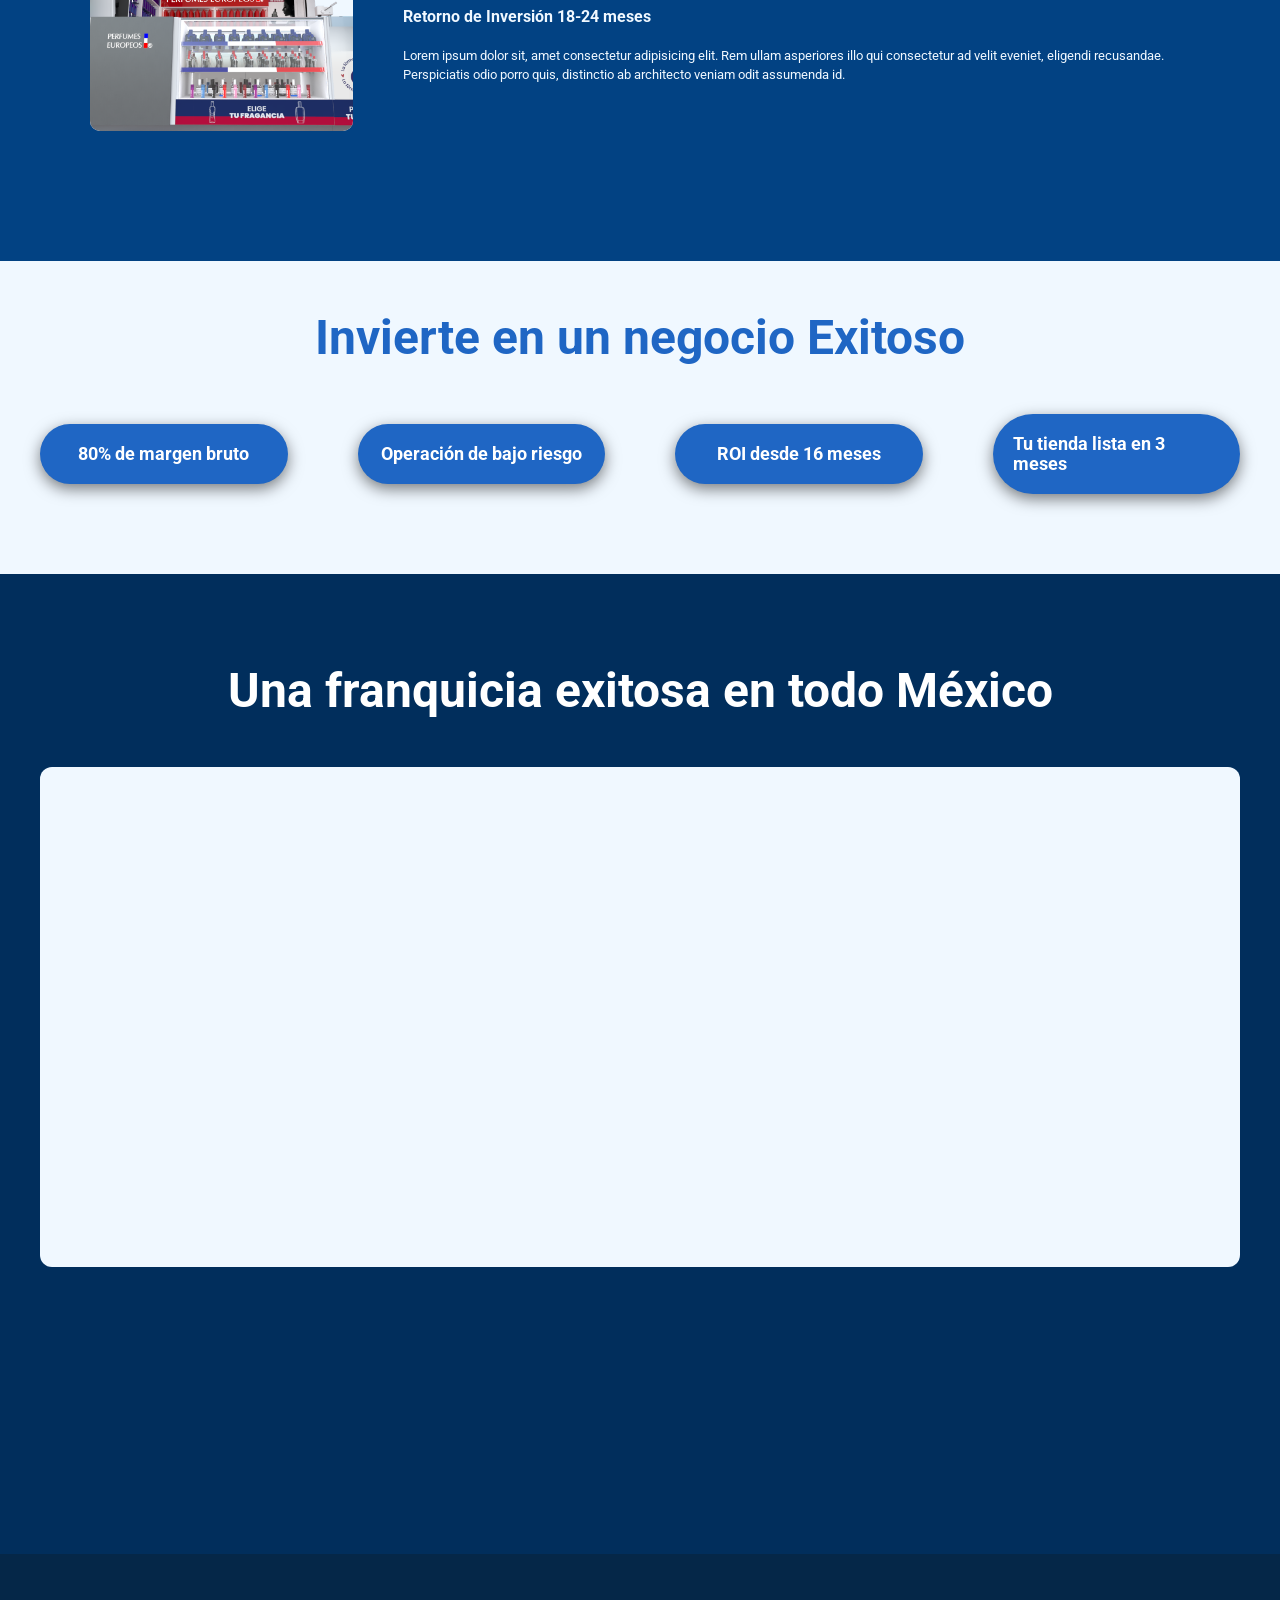
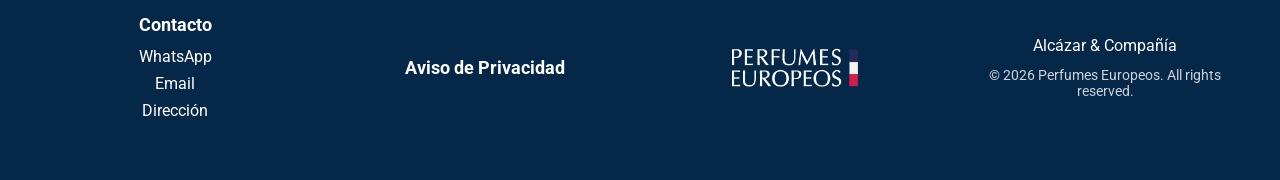
==== commit 87a0db85: "Agregando ROI features" ====
--- a/index.html
+++ b/index.html
@@ -316,6 +316,24 @@
     </div>
 </section>
 
+<section class="roi">
+    <h6 class="roi__title">Invierte en un negocio Exitoso</h6>
+    <div class="roi__container">
+            <div class="roi__item">
+                <p>80% de margen bruto</p>
+            </div>
+            <div class="roi__item">
+                <p>Operación de bajo riesgo</p>
+            </div>
+            <div class="roi__item">
+                <p>ROI desde 16 meses</p>
+            </div>
+            <div class="roi__item">
+                <p>Tu tienda lista en 3 meses</p>
+            </div>
+    </div>
+</section>
+
 <section class="api">
     <h5 class="api__title">Una franquicia exitosa en todo México</h5>
     <div class="api__container">
--- a/style.css
+++ b/style.css
@@ -6,7 +6,7 @@
 @import url(./blocks/franchise.css);
 @import url(./blocks/api.css);
 @import url(./blocks/footer.css);
+@import url(./blocks/roi.css);
 
 
 
-
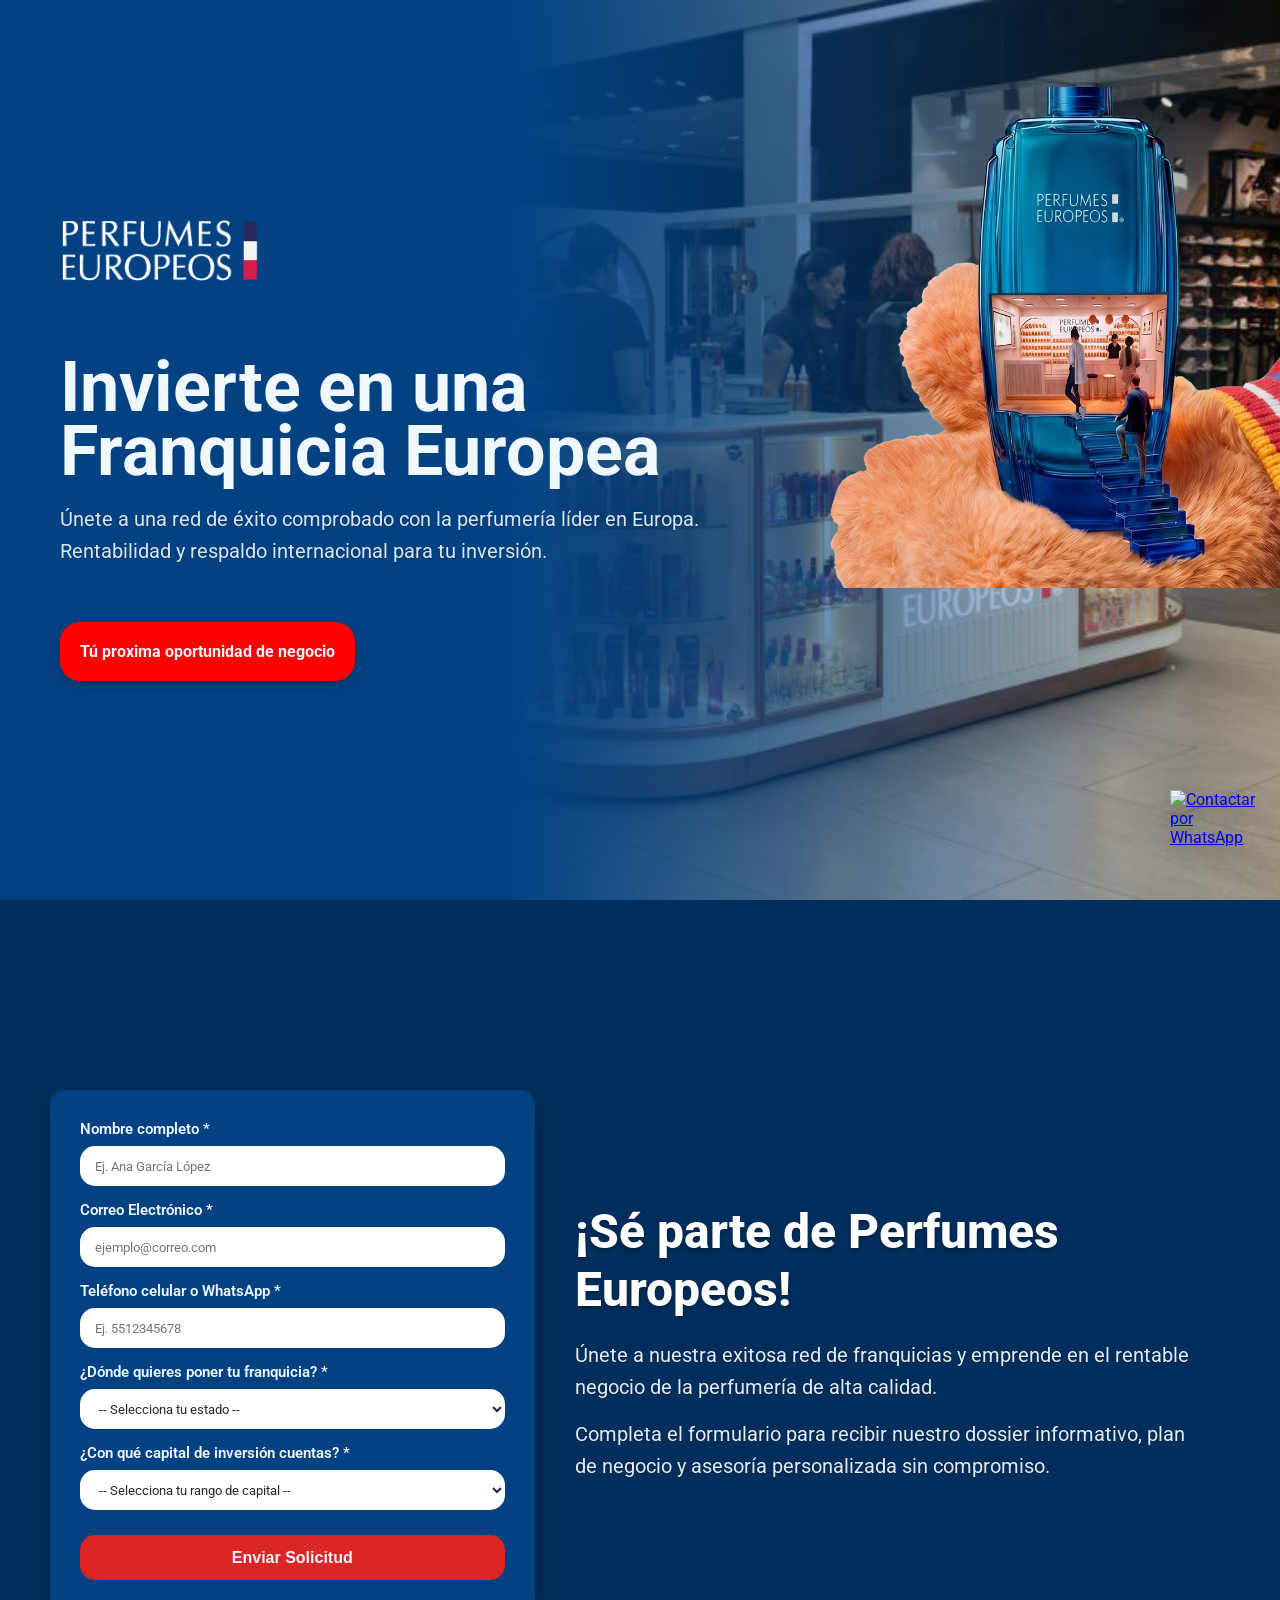
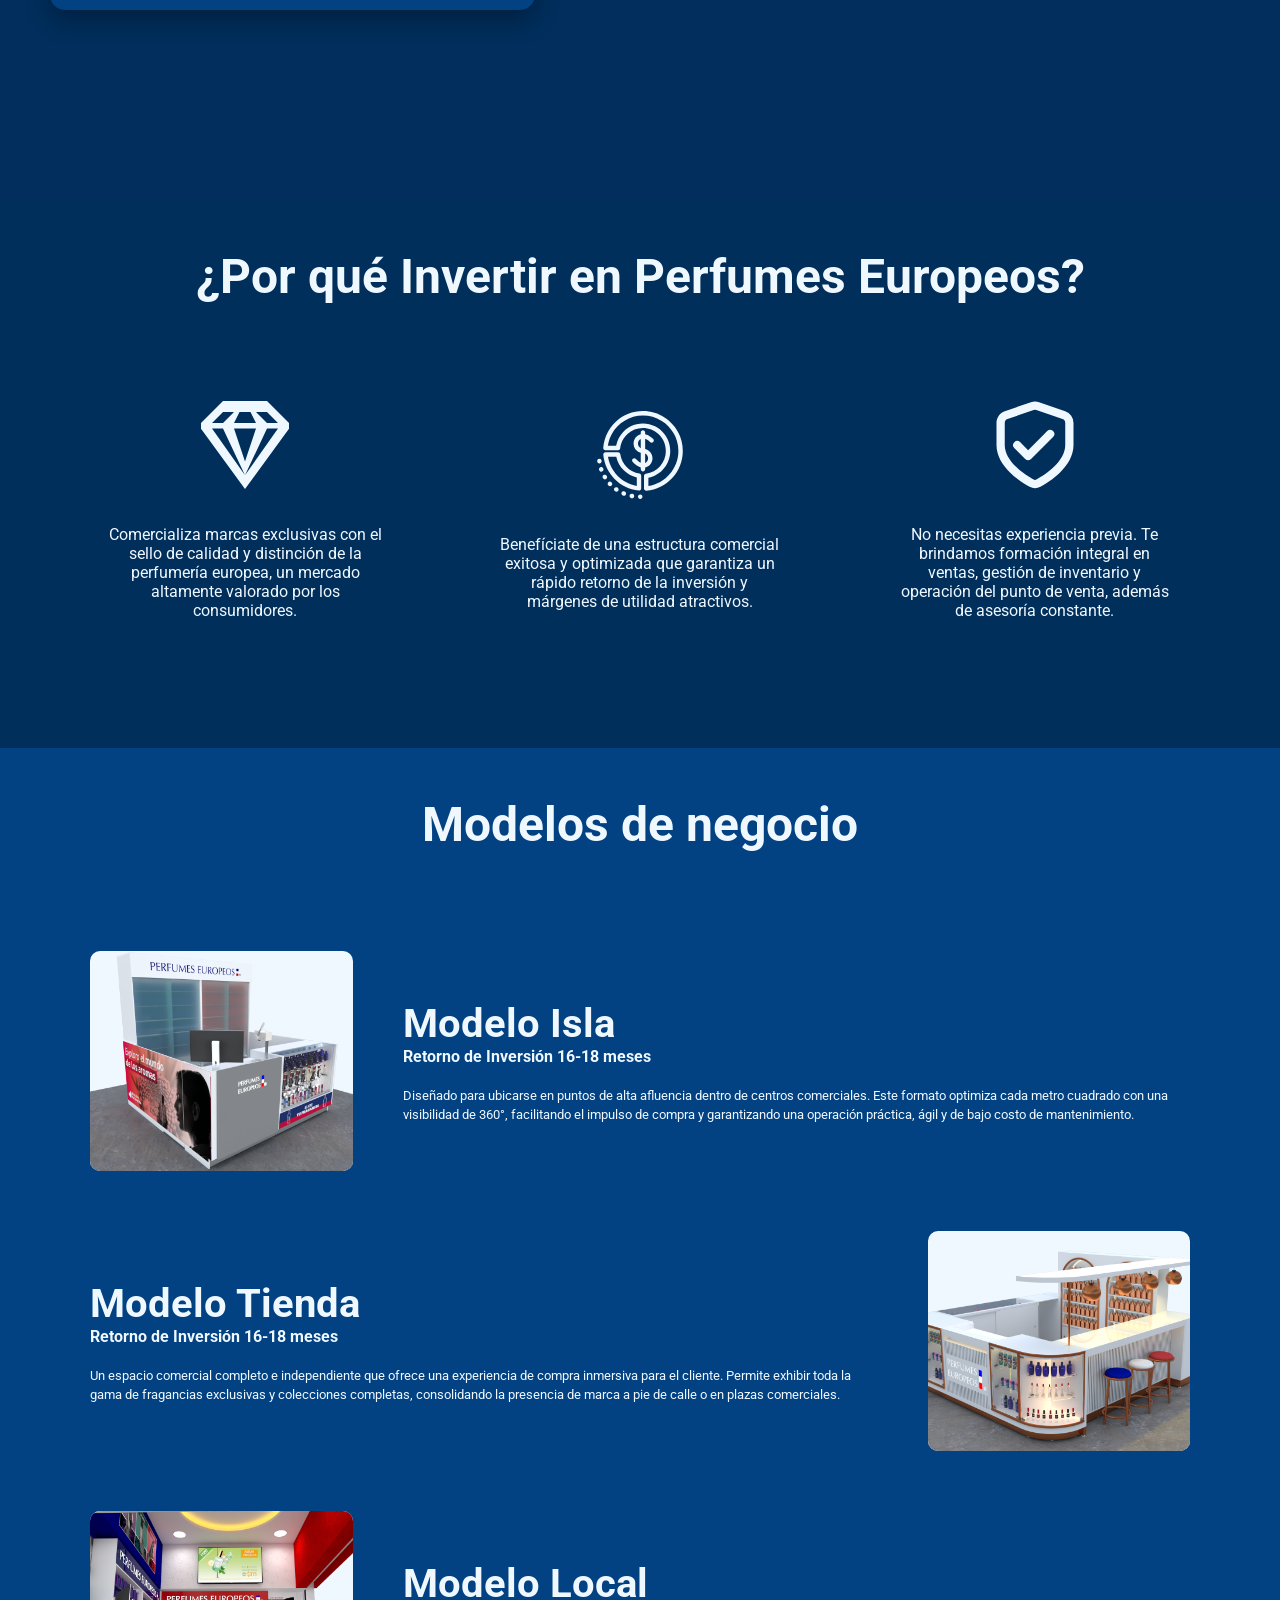
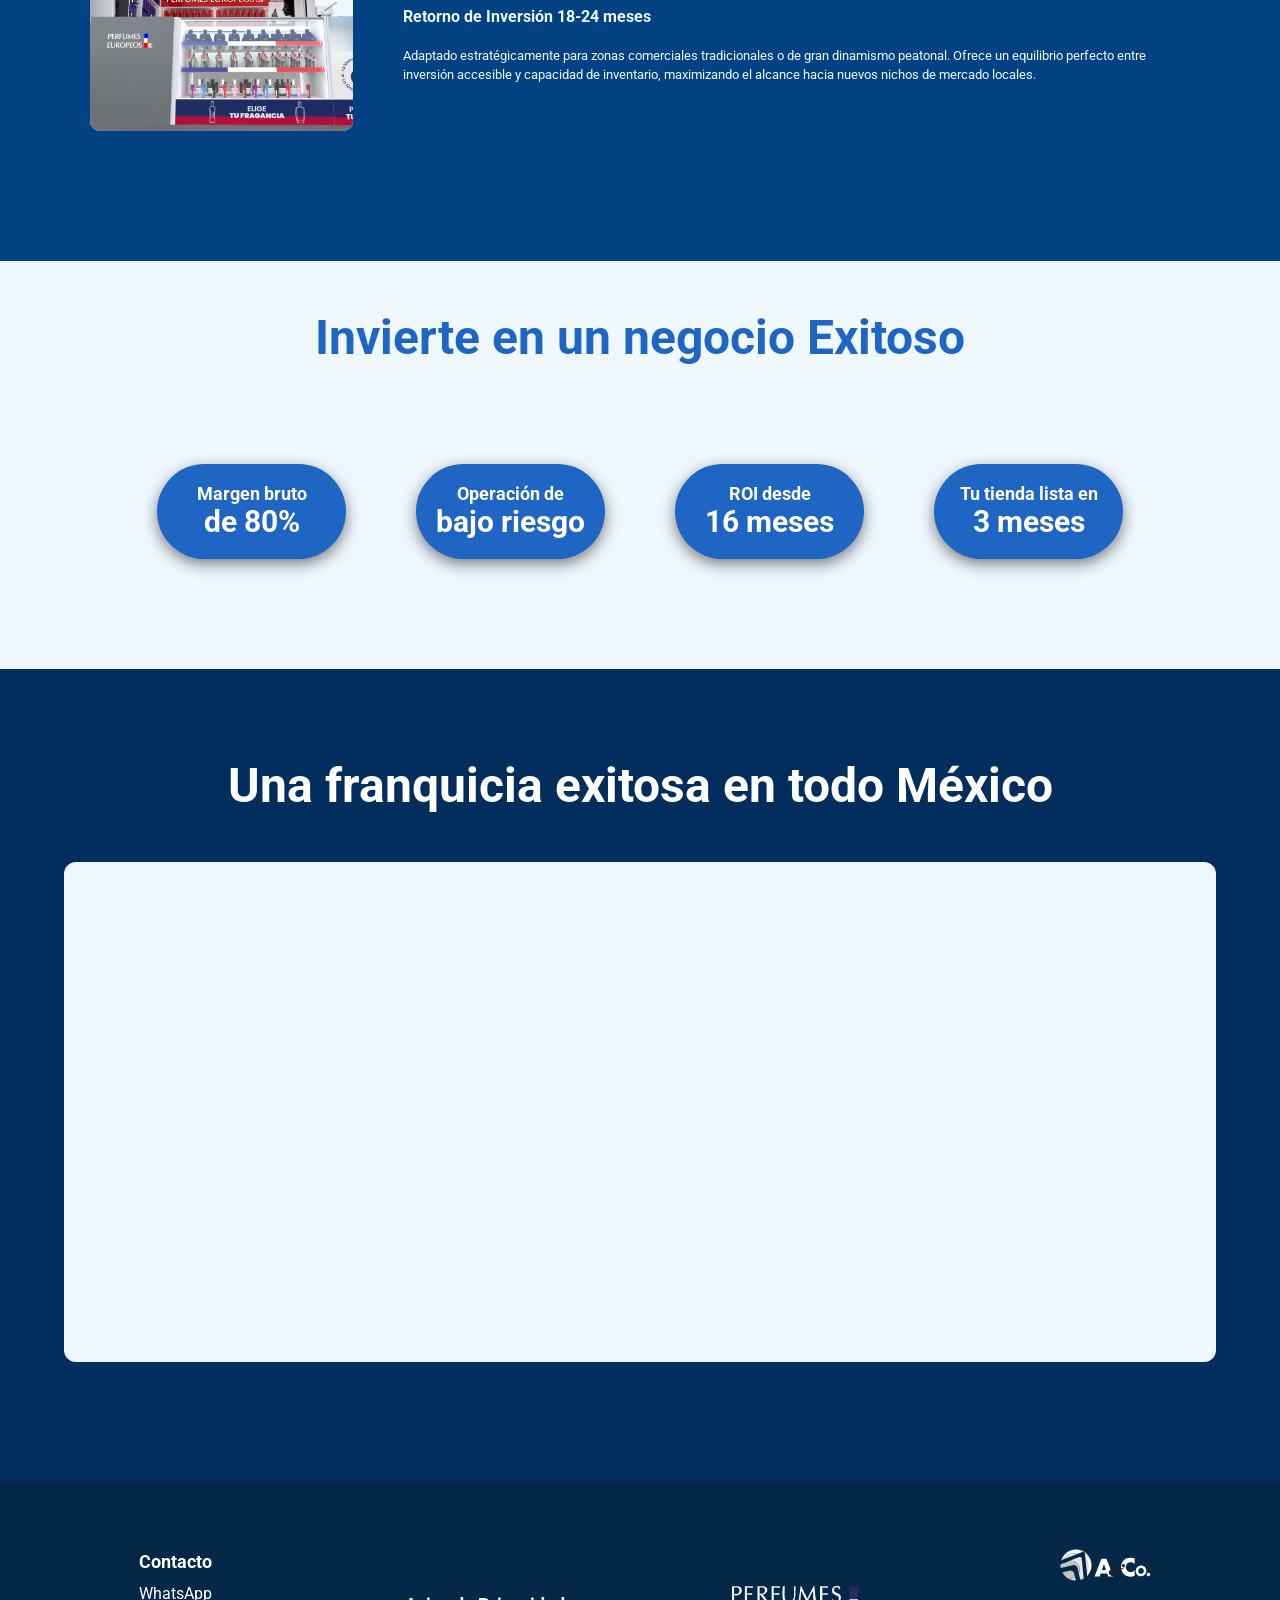
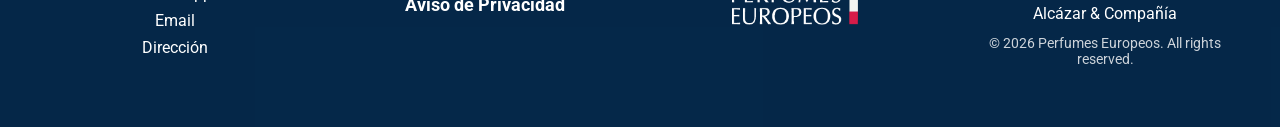
==== commit e3cc622e: "Add new Privacy Notice Complete and @media" ====
--- a/index.html
+++ b/index.html
@@ -283,53 +283,54 @@
     <h4 class="franchise__title">Modelos de negocio</h4>
     <div class="franchise__container">
         <div class="franchise__container-item">
-            <img src="./assets/modelos/MITRAS_PONIENTE_02.png" alt="">
+            <img src="./assets/modelos/MITRAS_PONIENTE_02.png" alt="Modelo Isla Perfumes Europeos">
             <div class="franchise__description">
-                <p class="franchise__container-title"> Modelo Isla</p>
+                <p class="franchise__container-title">Modelo Isla</p>
                 <p><b>Retorno de Inversión 16-18 meses</b></p>
                 <br>
-                <p><small>Lorem ipsum dolor sit, amet consectetur adipisicing elit. Rem ullam asperiores illo qui consectetur ad velit eveniet, eligendi recusandae. Perspiciatis odio porro quis, distinctio ab architecto veniam odit assumenda id.</small></p>
-
+                <p><small>Diseñado para ubicarse en puntos de alta afluencia dentro de centros comerciales. Este formato optimiza cada metro cuadrado con una visibilidad de 360°, facilitando el impulso de compra y garantizando una operación práctica, ágil y de bajo costo de mantenimiento.</small></p>
             </div>
         </div>
        
+        <!-- Modelo Tienda -->
         <div class="franchise__container-item">
-            <img src="./assets/modelos/ACOXPA_17.png" alt="">
+            <img src="./assets/modelos/ACOXPA_17.png" alt="Modelo Tienda Perfumes Europeos">
             <div class="franchise__description">
                 <p class="franchise__container-title">Modelo Tienda</p>
-                <p> <b>Retorno de Inversión 16-18 meses</b></p>
+                <p><b>Retorno de Inversión 16-18 meses</b></p>
                 <br>
-                <p><small>Lorem ipsum dolor sit, amet consectetur adipisicing elit. Rem ullam asperiores illo qui consectetur ad velit eveniet, eligendi recusandae. Perspiciatis odio porro quis, distinctio ab architecto veniam odit assumenda id.</small></p>
-            </div>
-        </div>
-
+                <p><small>Un espacio comercial completo e independiente que ofrece una experiencia de compra inmersiva para el cliente. Permite exhibir toda la gama de fragancias exclusivas y colecciones completas, consolidando la presencia de marca a pie de calle o en plazas comerciales.</small></p>
+            </div>
+        </div>
+
+        <!-- Modelo Local -->
          <div class="franchise__container-item">
-            <img src="./assets/modelos/MERCADO_DE_LA_CRUZ_02.png" alt="">
+            <img src="./assets/modelos/MERCADO_DE_LA_CRUZ_02.png" alt="Modelo Local Perfumes Europeos">
             <div class="franchise__description">
                 <p class="franchise__container-title">Modelo Local</p>
                 <p><b>Retorno de Inversión 18-24 meses</b></p>
                 <br>
-                <p><small>Lorem ipsum dolor sit, amet consectetur adipisicing elit. Rem ullam asperiores illo qui consectetur ad velit eveniet, eligendi recusandae. Perspiciatis odio porro quis, distinctio ab architecto veniam odit assumenda id.</small></p>
-
-            </div>
-        </div>
-    </div>
+                <p><small>Adaptado estratégicamente para zonas comerciales tradicionales o de gran dinamismo peatonal. Ofrece un equilibrio perfecto entre inversión accesible y capacidad de inventario, maximizando el alcance hacia nuevos nichos de mercado locales.</small></p>
+            </div>
+        </div>
+    </div>
+    
 </section>
 
 <section class="roi">
     <h6 class="roi__title">Invierte en un negocio Exitoso</h6>
     <div class="roi__container">
             <div class="roi__item">
-                <p>80% de margen bruto</p>
+                <p> Margen bruto<br><span style = font-size:30px> de 80%</span></p>
             </div>
             <div class="roi__item">
-                <p>Operación de bajo riesgo</p>
+                <p>Operación de <br><span style = font-size:30px>bajo riesgo</span></p>
             </div>
             <div class="roi__item">
-                <p>ROI desde 16 meses</p>
+                <p>ROI desde <br> <span style = font-size:30px>16 meses</span></p>
             </div>
             <div class="roi__item">
-                <p>Tu tienda lista en 3 meses</p>
+                <p>Tu tienda lista en <br> <span style = font-size:30px>3 meses</span> </p>
             </div>
     </div>
 </section>
@@ -358,15 +359,15 @@
         <div class="footer__col footer__contacto">
             <h4 class="footer__title">Contacto</h4>
             <ul class="footer__list">
-                <li><a href="https://wa.me/" target="_blank" rel="noopener noreferrer">WhatsApp</a></li>
+                <li><a href="https://wa.me/5215552640888?text=Hola,%20me%20interesa%20tener%20una%20franquicia%20de%20Lazy%20Tea%20Boba %20Shop." target="_blank" rel="noopener noreferrer">WhatsApp</a></li>
                 <li><a href="mailto:contacto@ejemplo.com" target="_blank" rel="noopener noreferrer">Email</a></li>
-                <li><a href="#map-container">Dirección</a></li>
+                <li><a href="https://www.google.com/maps/place/Alc%C3%A1zar+%26+Compa%C3%B1%C3%ADa+Grupo/data=!4m2!3m1!1s0x0:0xa8fcfaa89230a781?sa=X&ved=1t:2428&ictx=111" target="_blank" rel="noopener noreferrer">Dirección</a></li>
             </ul>
         </div>
 
         <!-- Columna 2: Privacidad -->
         <div class="footer__col footer__privacidad">
-            <a href="#" class="footer__link-bold">Aviso de Privacidad</a>
+            <a href="aviso-privacidad.html" class="footer__link-bold" rel="noopener noreferrer">Aviso de Privacidad</a>
         </div>
 
         <!-- Columna 3: Logotipo y enlace web -->
@@ -377,6 +378,7 @@
 
         <!-- Columna 4: Copyright -->
         <div class="footer__col footer__copy">
+           <a href="https://alcazar.com.mx/" target="_blank" rel="noopener noreferrer"> <img class="footer__ayco" src="assets/icon/Logo Alcazar Siglas.svg" alt=""></a>
             <p>Alcázar & Compañía</p>
             <p class="footer__rights">© 2026 Perfumes Europeos. All rights reserved.</p>
         </div>
--- a/style.css
+++ b/style.css
@@ -7,6 +7,7 @@
 @import url(./blocks/api.css);
 @import url(./blocks/footer.css);
 @import url(./blocks/roi.css);
+@import url(./blocks/aviso-privacidad.css);
 
 
 
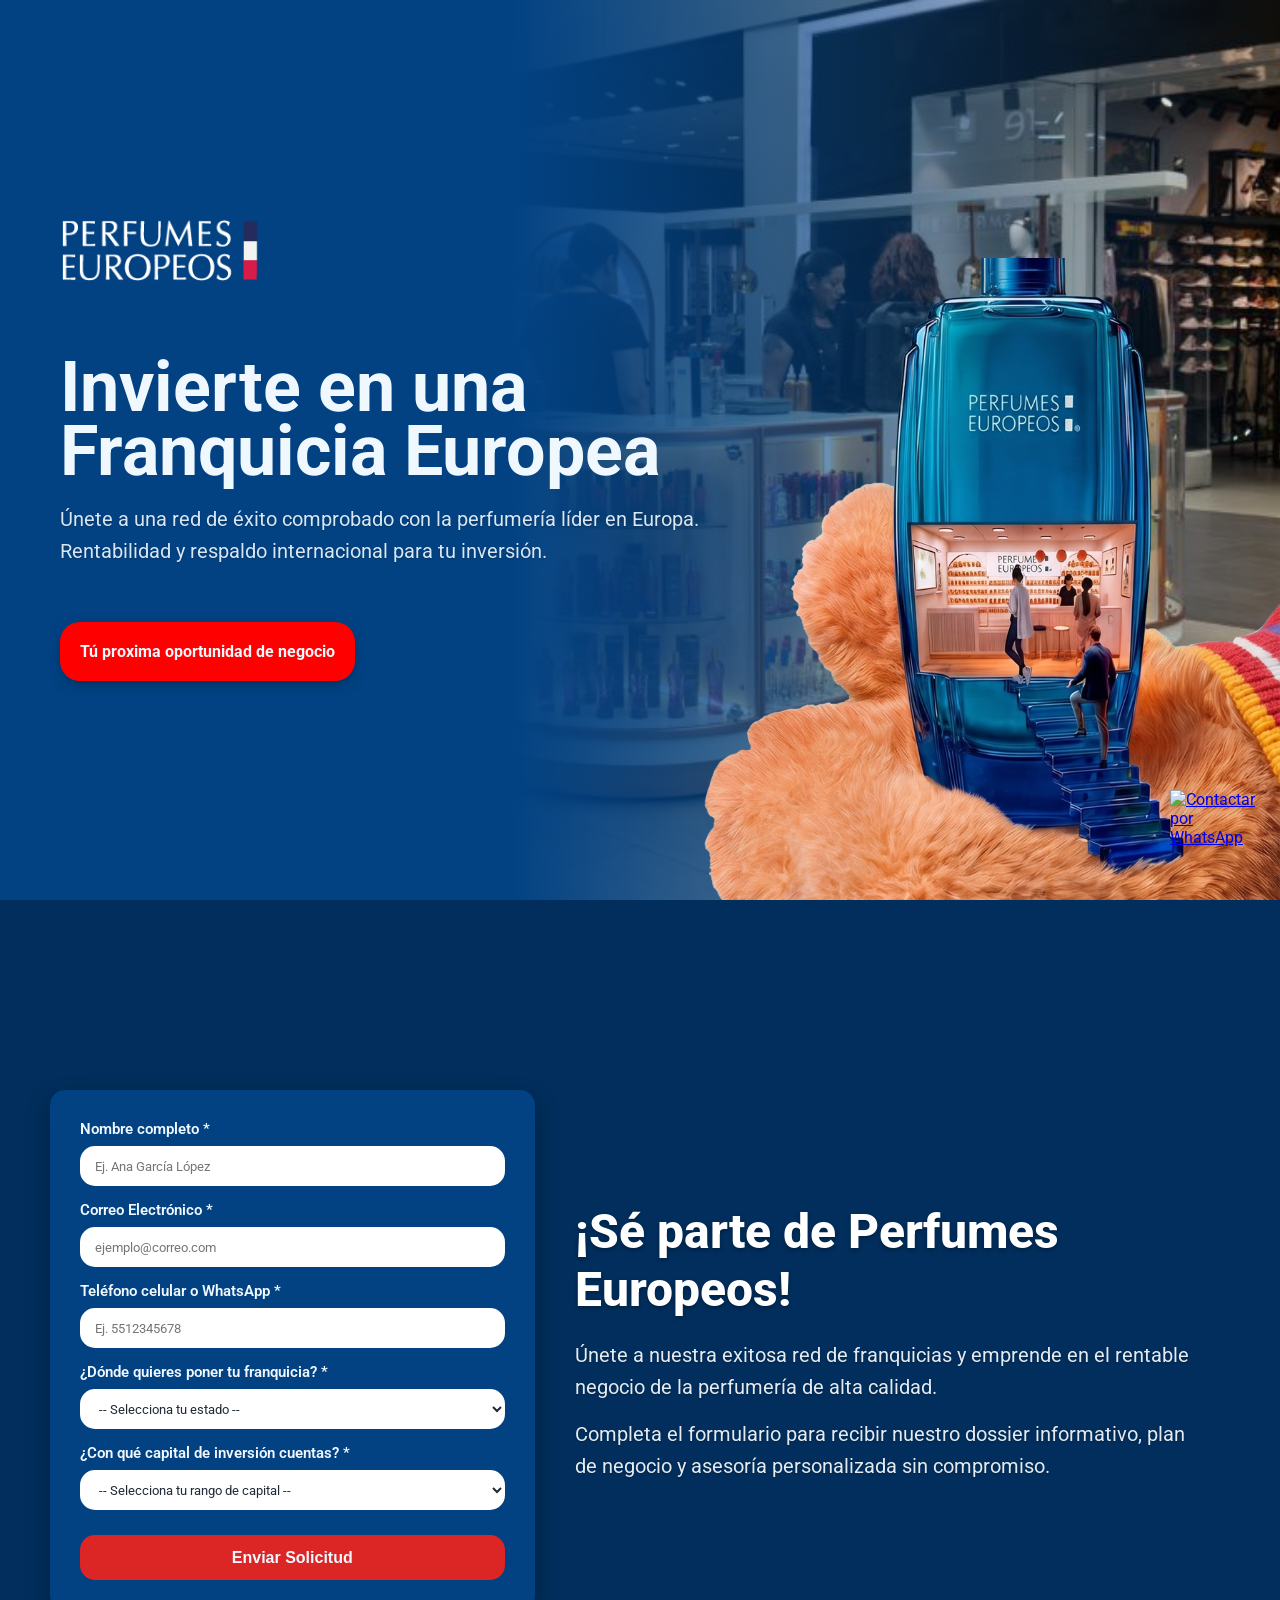
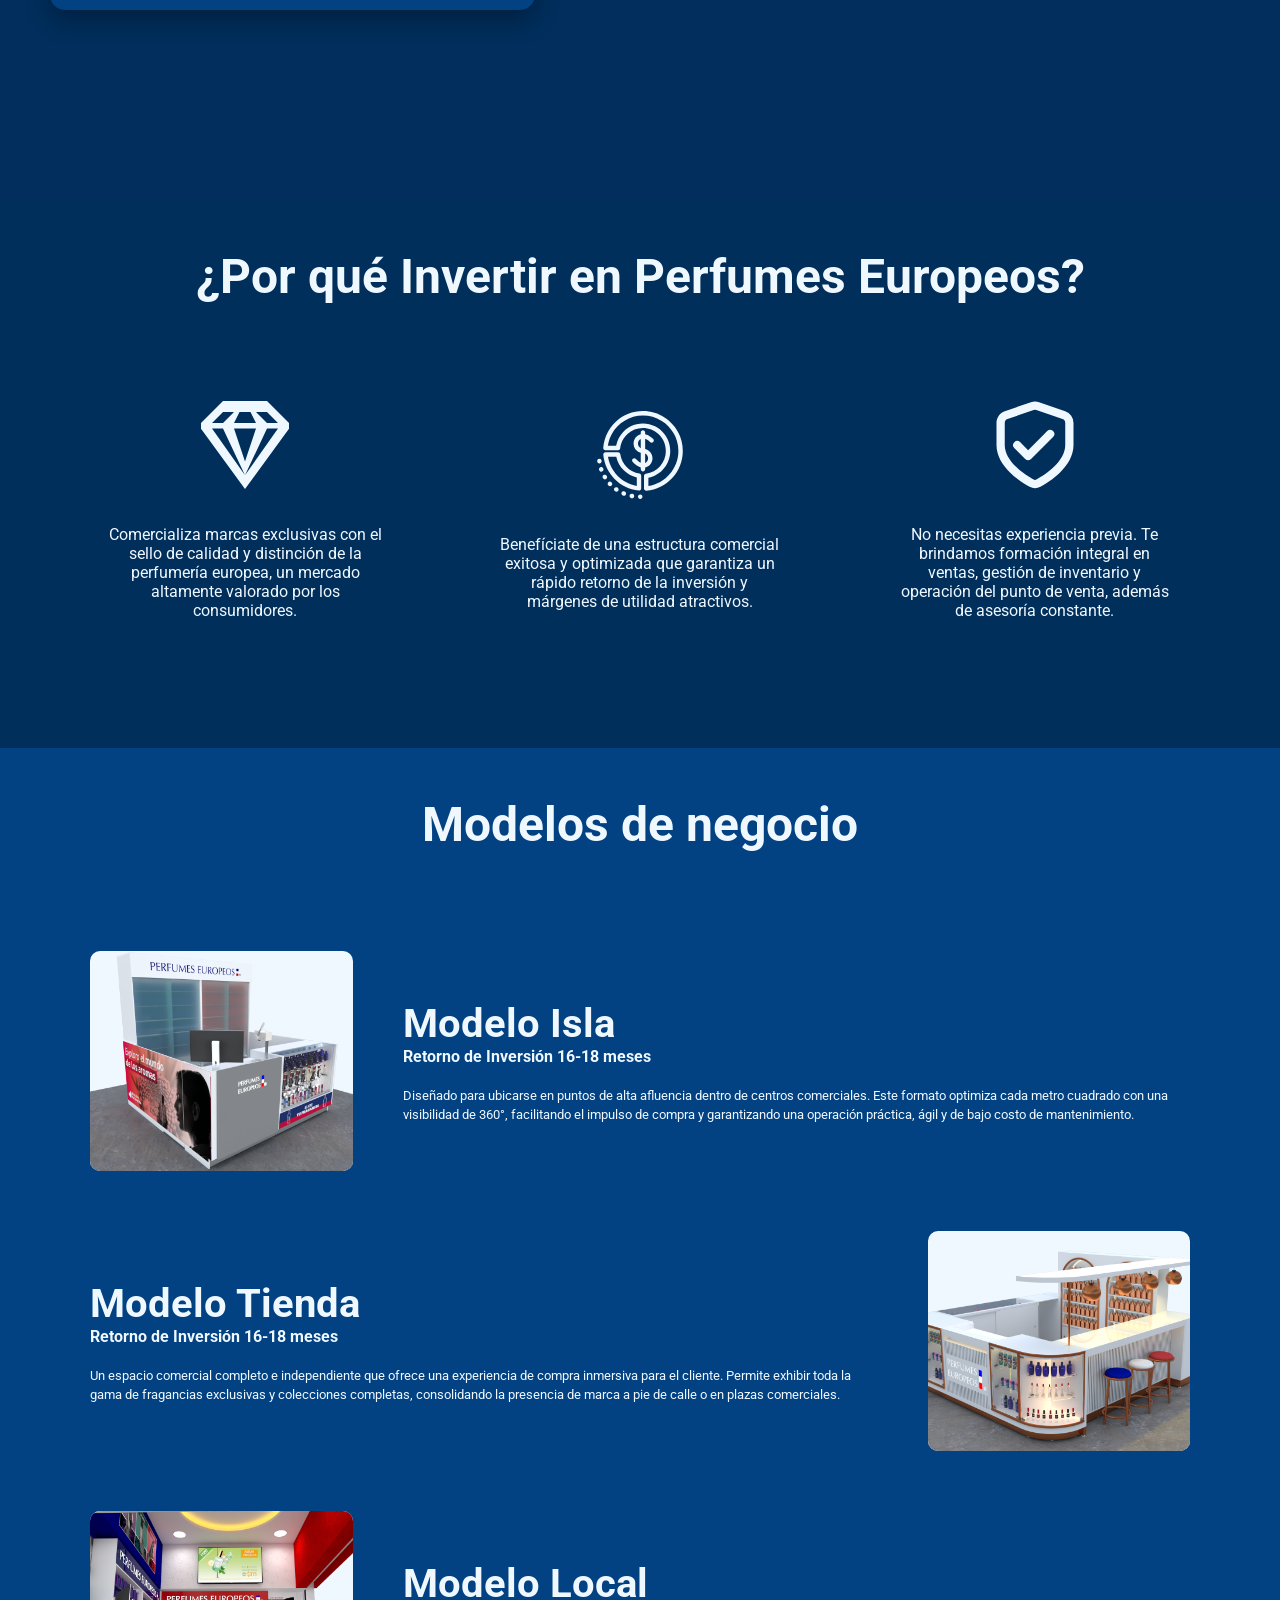
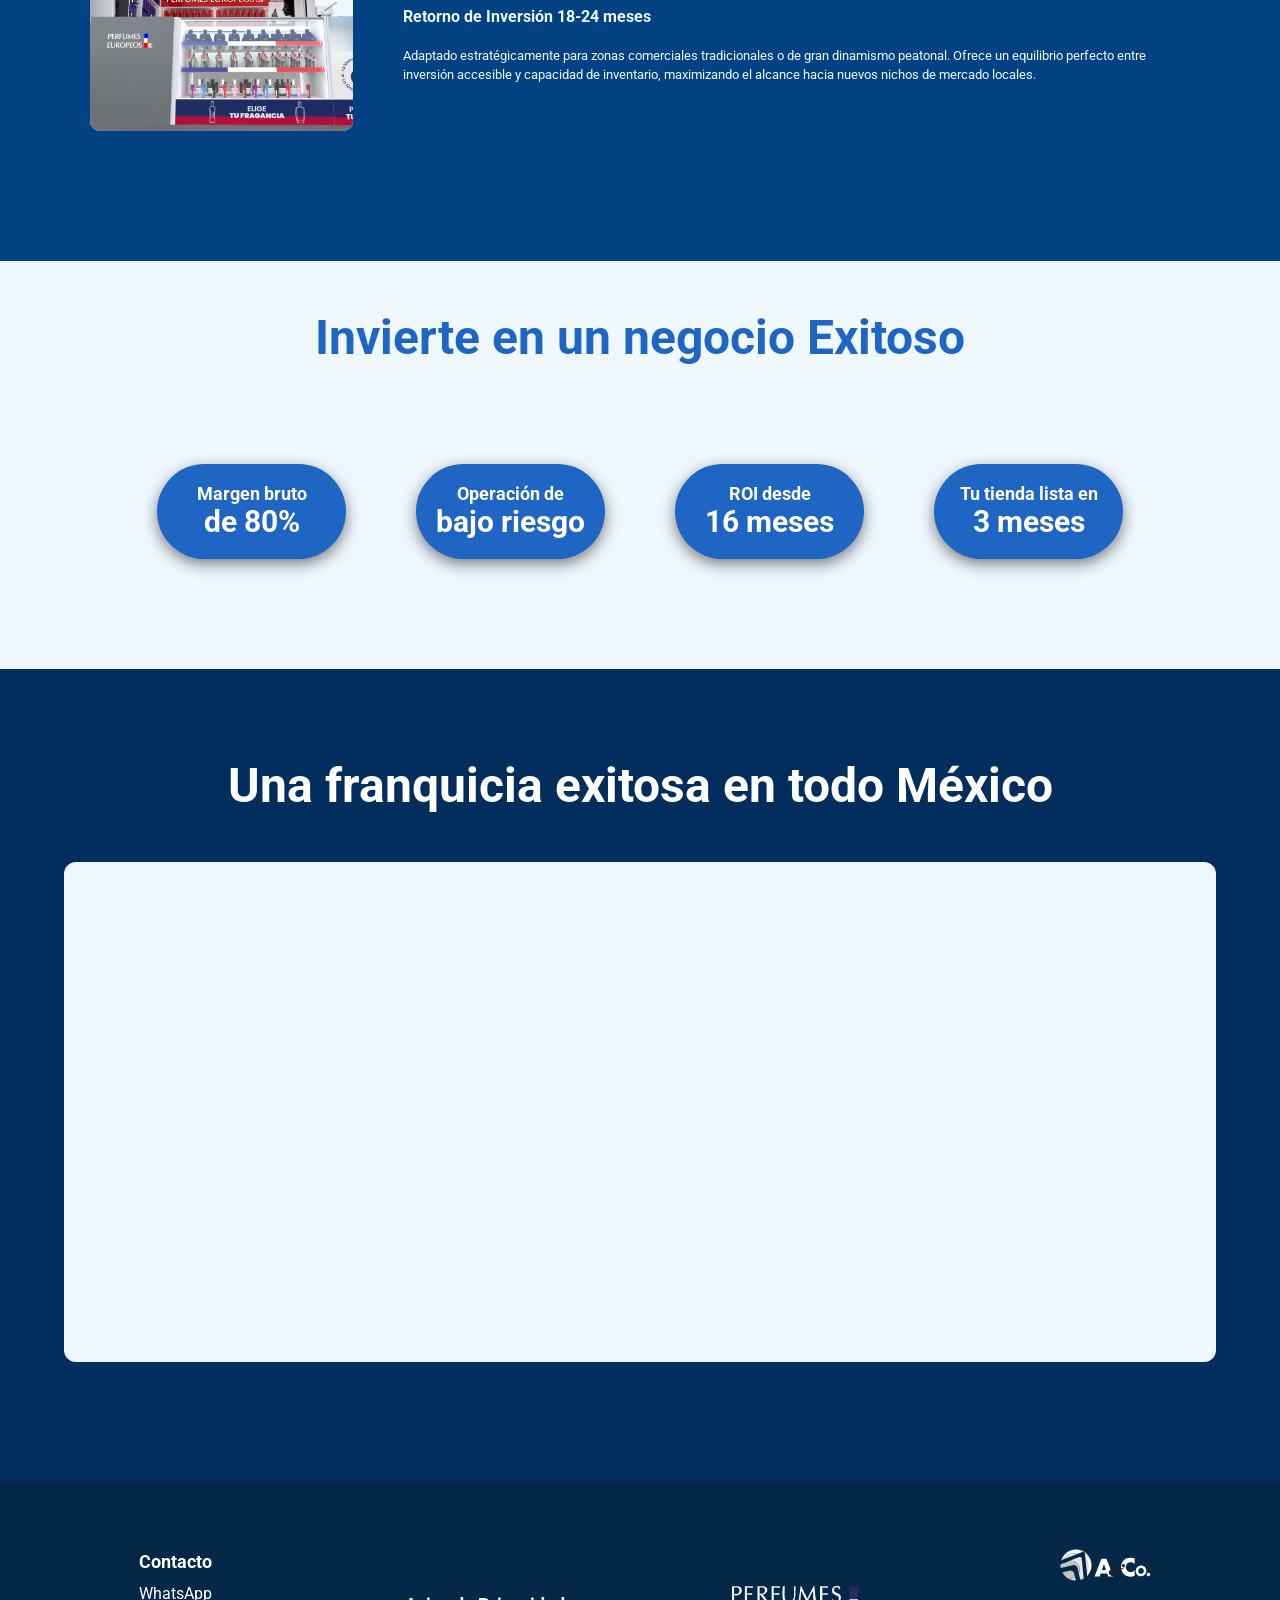
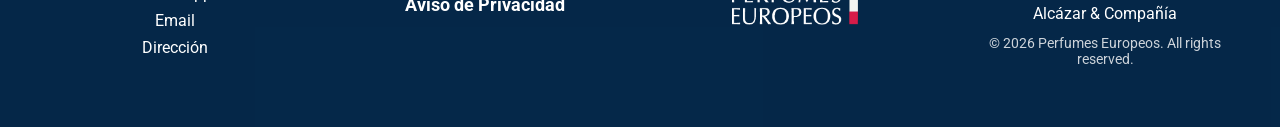
==== commit 9fe7366f: "change queries from hero-img" ====
--- a/index.html
+++ b/index.html
@@ -24,7 +24,7 @@
                 <img src="./assets/Logo Bco.png" width="200px" alt="">
             </div>
                     <h1 class="header__title"><b>Invierte en una Franquicia Europea</b></h1>
-                    <p class="header__text">Únete a una red de éxito comprobado con la perfumería líder en Europa. Rentabilidad y respaldo internacional para tu inversión.</p>
+                    <p class="header__text">Únete a una red de éxito comprobado con la perfumería líder en Europa. <br>Rentabilidad y respaldo internacional para tu inversión.</p> 
                     <a class="header__btn" href="#form">Tú proxima oportunidad de negocio</a>
                 </div>
 
